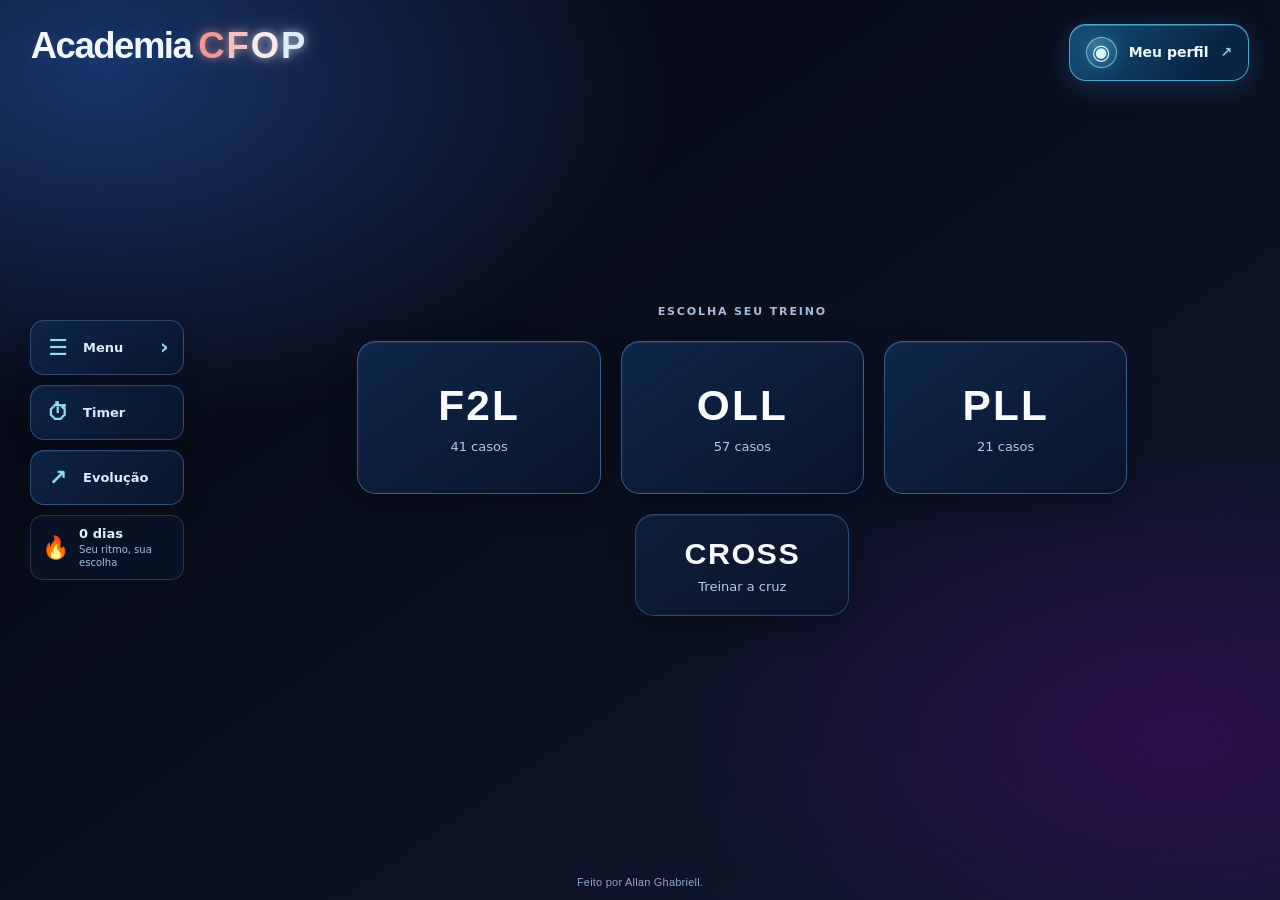
==== index.html @ e843bda1 "chore(notices): refresh sender identity on all academy pages" ====
<!doctype html>
<html lang="pt-BR">
<head>
  <meta charset="utf-8" />
  <meta name="viewport" content="width=device-width, initial-scale=1, viewport-fit=cover" />
  <title>Academia CFOP</title>
  <link rel="stylesheet" href="assets/css/global.css?v=20260313k">
<link rel="stylesheet" href="assets/css/cursor-glow.css?v=1">
<link rel="stylesheet" href="assets/css/academy.css?v=20261030-1">
<link rel="stylesheet" href="assets/css/home-layout.css?v=20261031-mobile-logo-3">
</head>
<body class="academy-home">
  <header class="academy-home-header">
    <button class="academy-home-brand" type="button" aria-label="Academia CFOP — pulsar as cores" title="Clique para mudar as cores">
      <span class="academy-brand-name">Academia <span class="academy-brand-cpof" aria-label="C F O P"><span>C</span><span>F</span><span>O</span><span>P</span></span></span>
    </button>
    <a class="academy-home-profile" href="studio.html?page=profile" aria-label="Abrir meu perfil"><span class="academy-profile-orbit" aria-hidden="true">◉</span><span class="academy-profile-label">Meu perfil</span><span class="academy-profile-arrow" aria-hidden="true">↗</span></a>
  </header>
  <aside class="academy-home-sidebar" aria-label="Atalhos da Academia CFOP">
    <nav class="academy-home-rail" aria-label="Navegação secundária">
      <div class="academy-utility"><details>
        <summary class="academy-rail-link" aria-label="Abrir menu de ferramentas"><span class="academy-rail-icon" aria-hidden="true">☰</span><span>Menu</span></summary>
        <nav class="academy-side-menu" aria-label="Mais ferramentas">
          <span class="academy-side-menu-title">MAIS FERRAMENTAS</span>
          <a href="studio.html?page=learn">Aprender</a>
          <a href="studio.html?page=plan">Plano de treino</a>
          <a href="studio.html?page=drills">Habilidades</a>
          <a href="studio.html?page=library">Biblioteca de casos</a>
        </nav>
      </details></div>
      <a class="academy-rail-link" href="scramble.html" aria-label="Abrir embaralhamento e cronômetro"><span class="academy-rail-icon" aria-hidden="true">⏱</span><span>Timer</span></a>
      <a class="academy-rail-link" href="studio.html?page=dashboard"><span class="academy-rail-icon" aria-hidden="true">↗</span><span>Evolução</span></a>
      <a href="studio.html?page=dashboard" class="academy-home-streak" id="academy-home-streak" aria-label="Ver sequência e evolução">
        <span class="academy-streak-flame" aria-hidden="true">🔥</span>
        <span class="academy-streak-content"><strong id="academy-home-streak-number">0 dias</strong><small id="academy-home-streak-help">Comece sua sequência</small></span>
      </a>
    </nav>
  </aside>
  <main class="academy-home-main">
    <section class="academy-stage-selection" aria-label="Escolha o treinamento">
      <p class="academy-stage-eyebrow">ESCOLHA SEU TREINO</p>
      <nav class="home-actions" aria-label="Etapas de treinamento">
        <a href="f2l.html" class="card primary academy-stage academy-stage-f2l"><span class="academy-stage-name">F2L</span><span class="stage-subtitle">41 casos</span></a>
        <a href="oll.html" class="card primary academy-stage academy-stage-oll"><span class="academy-stage-name">OLL</span><span class="stage-subtitle">57 casos</span></a>
        <a href="pll.html" class="card primary academy-stage academy-stage-pll"><span class="academy-stage-name">PLL</span><span class="stage-subtitle">21 casos</span></a>
        <a href="cross.html" class="card primary academy-stage academy-stage-cross"><span class="academy-stage-name">CROSS</span><span class="stage-subtitle">Treinar a cruz</span></a>
      </nav>
    </section>
  </main>
  <footer class="site-footer">Feito por Allan Ghabriell.</footer>
  <script src="assets/js/main.js?v=20260311b" defer></script>
  <script src="assets/js/home-activity.js?v=20261030-7" defer></script>
  <script src="assets/js/home-mobile-menu.js?v=20261031-1" defer></script>
  <script src="assets/js/home-identity.js?v=20261031-pulse-1" defer></script>
<script src="assets/js/home-touch-glide.js?v=20261031-2" defer></script>
<script src="v2/cursor-glow.js?v=20261030-27" defer></script>
<script type="module" src="assets/js/notice-banner.js?v=20261031-admin-notify-1"></script>
</body>
</html>
---- assets/css/global.css ----
:root{
  --bg-main:#05070f;
  --bg-alt:#0f1830;
  --panel-glass:rgba(7, 13, 28, 0.52);
  --text-main:#f8fbff;
  --text-muted:#aeb9d9;
  --line-soft:rgba(145, 184, 255, 0.28);
  --line-strong:rgba(77, 195, 255, 0.62);
  --neon-blue:#00d4ff;
  --neon-cyan:#78fff5;
  --neon-pink:#ff4ddf;
  --accent-red:#c41e3a;
  --accent-blue:#0a6cf1;
  --accent-white:#ffffff;
  --accent-orange:#ff6a00;
  --accent-green:#008a3b;
  --accent-yellow:#ffd200;
  --radius:16px;
  --max-width:920px;
  --bg-radial-a:#18346a;
  --bg-radial-b:#2c0f4b;
  --bg-linear-a:#05070f;
  --bg-linear-b:#0f1830;
  --font-size-base:1rem;
  --font-size-button:1.04rem;
  --font-size-panel-title:1.1rem;
  --font-weight-body:500;
  --font-weight-strong:700;
  --line-height-base:1.5;
}

*{box-sizing:border-box}
[hidden]{display:none !important}
html,body{
  height:100%;
  margin:0;
  padding:0;
  overflow-x:hidden;
  font-family:"Poppins","Montserrat","Trebuchet MS",sans-serif;
  background:
    radial-gradient(1100px 680px at 8% 8%, var(--bg-radial-a) 0%, transparent 52%),
    radial-gradient(900px 520px at 92% 82%, var(--bg-radial-b) 0%, transparent 55%),
    linear-gradient(145deg, var(--bg-linear-a) 0%, var(--bg-linear-b) 100%);
  color:var(--text-main);
  -webkit-font-smoothing:antialiased;
  text-rendering:optimizeLegibility;
  font-size:var(--font-size-base);
  line-height:var(--line-height-base);
}
a{color:inherit}

body[data-set]{
  overflow:hidden;
}

@media (min-width:701px){
  body[data-set] .f2l-container{
    padding-bottom:calc(28px + env(safe-area-inset-bottom));
    overflow-y:auto;
    scrollbar-width:none;
  }
  body[data-set] .f2l-container::-webkit-scrollbar{
    width:0;
    height:0;
  }
}

.centered-page{
  min-height:100vh;
  display:flex;
  flex-direction:column;
  align-items:center;
  justify-content:center;
  padding:24px clamp(16px, 4vw, 28px) 76px;
  gap:20px;
}

.home-page{
  justify-content:center;
}

.hero-panel{
  width:min(760px, 100%);
  border:1px solid var(--line-soft);
  border-radius:24px;
  background:linear-gradient(145deg, rgba(13, 24, 48, 0.82), rgba(11, 17, 35, 0.6));
  box-shadow:
    inset 0 1px 0 rgba(255, 255, 255, 0.07),
    0 14px 44px rgba(0, 0, 0, 0.35);
  padding:clamp(18px, 5vw, 34px);
  display:flex;
  flex-direction:column;
  align-items:center;
  gap:16px;
  backdrop-filter:blur(8px);
}

h1{
  margin:0;
  font-weight:800;
  letter-spacing:0.02em;
  font-size:clamp(1.95rem, 5vw, 3.2rem);
  text-align:center;
}

#title-cpof .cpof-letter{
  display:inline-block;
  padding:0 clamp(3px, 0.9vw, 7px);
  transition:color .32s ease, text-shadow .32s ease, transform .26s ease;
}

.hint{
  margin:0;
  color:var(--text-muted);
  text-align:center;
  font-size:clamp(0.95rem, 2.8vw, 1.06rem);
  line-height:1.52;
}

.home-actions{
  display:grid;
  grid-template-columns:repeat(3, minmax(0, 1fr));
  width:100%;
  gap:12px;
  margin-top:6px;
}

.card{
  position:relative;
  overflow:hidden;
  width:100%;
  min-height:64px;
  padding:12px 16px;
  border-radius:14px;
  border:1px solid rgba(115, 205, 255, 0.55);
  background:linear-gradient(165deg, rgba(11, 27, 53, 0.46), rgba(14, 23, 47, 0.14));
  color:var(--text-main);
  font-weight:700;
  font-size:1rem;
  box-shadow:
    0 0 0 1px rgba(10, 120, 255, 0.12),
    0 10px 24px rgba(0, 0, 0, 0.26);
  cursor:pointer;
  transition:
    transform .2s ease,
    box-shadow .26s ease,
    border-color .26s ease,
    background .26s ease,
    color .2s ease;
  -webkit-tap-highlight-color:transparent;
}

.card::before{
  content:"";
  position:absolute;
  inset:-40% auto auto -25%;
  width:80%;
  height:200%;
  transform:rotate(28deg);
  background:linear-gradient(90deg, transparent, rgba(153, 255, 249, 0.35), transparent);
  opacity:0;
  transition:opacity .2s ease;
}

.card:hover,
.card:focus-visible{
  transform:translateY(-3px) scale(1.01);
  border-color:var(--line-strong);
  box-shadow:
    0 0 18px rgba(0, 212, 255, 0.33),
    0 0 42px rgba(255, 77, 223, 0.18),
    0 14px 30px rgba(0, 0, 0, 0.34);
  outline:none;
}

.card:hover::before,
.card:focus-visible::before{
  opacity:1;
}

.card:active{
  transform:scale(0.97);
  border-color:var(--neon-cyan);
  box-shadow:
    0 0 22px rgba(120, 255, 245, 0.58),
    0 0 34px rgba(0, 212, 255, 0.44);
}

.card.primary{
  background:linear-gradient(165deg, rgba(9, 34, 68, 0.6), rgba(16, 33, 66, 0.22));
}

.card.disabled{
  opacity:0.72;
}

.card.disabled:active{
  transform:scale(0.98);
}

.card small{
  display:block;
  margin-top:2px;
  font-size:0.76rem;
  color:rgba(223, 236, 255, 0.88);
}

.site-footer{
  position:fixed;
  left:0;
  right:0;
  bottom:0;
  text-align:center;
  padding:12px 18px calc(12px + env(safe-area-inset-bottom));
  color:#deebff;
  background:linear-gradient(180deg, rgba(6, 11, 23, 0), rgba(5, 10, 22, 0.9) 52%);
  font-size:0.93rem;
  letter-spacing:0.02em;
}

.topbar{
  position:fixed;
  top:10px;
  left:10px;
  right:10px;
  display:flex;
  justify-content:space-between;
  align-items:center;
  padding:8px;
  z-index:5000;
}

.icon-btn{
  pointer-events:auto;
  touch-action:manipulation;
  background:transparent;
  border:1px solid rgba(255, 255, 255, 0.22);
  font-size:var(--font-size-button);
  font-weight:var(--font-weight-strong);
  padding:8px;
  border-radius:10px;
  cursor:pointer;
  color:var(--text-main);
  transition:
    transform .18s ease,
    box-shadow .2s ease,
    border-color .2s ease,
    background .2s ease;
}

.icon-btn:hover,
.icon-btn:focus-visible{
  border-color:rgba(120, 255, 245, 0.75);
  background:rgba(14, 28, 52, 0.55);
  box-shadow:
    0 0 16px rgba(0, 212, 255, 0.28),
    0 0 30px rgba(120, 255, 245, 0.18);
  transform:translateY(-1px);
  outline:none;
}

.header-right{
  display:flex;
  gap:8px;
  align-items:center;
}

.f2l-container{
  height:100dvh;
  min-height:100dvh;
  display:flex;
  align-items:center;
  justify-content:center;
  padding:
    calc(70px + env(safe-area-inset-top))
    16px
    calc(16px + env(safe-area-inset-bottom));
  gap:20px;
  max-width:var(--max-width);
  margin:0 auto;
  position:relative;
}

.image-area{
  display:flex;
  flex-direction:column;
  align-items:center;
  gap:12px;
  width:100%;
  max-width:740px;
  position:relative;
}

@media (min-width:701px){
  body[data-set] .f2l-container{
    align-items:stretch;
  }

  body[data-set] .image-area{
    height:100%;
    min-height:0;
  }

  .case-stage{
    width:100%;
    display:flex;
    flex-direction:column;
    align-items:center;
    gap:12px;
    flex:1;
    min-height:0;
  }

  body[data-set] .img-wrap{
    flex:1;
    min-height:0;
  }

  body[data-set] .img-wrap img{
    max-height:min(62vh, 100%);
  }
}

.img-wrap{
  width:100%;
  display:flex;
  align-items:center;
  justify-content:center;
  padding:8px;
  background:var(--panel-glass);
  border-radius:12px;
  border:1px solid var(--line-soft);
}

.img-wrap img{
  max-width:92vw;
  max-height:62vh;
  width:auto;
  height:auto;
  object-fit:contain;
  border-radius:8px;
}

.controls-row{
  display:flex;
  gap:10px;
  flex-wrap:wrap;
  justify-content:center;
}

.big-btn{
  padding:12px 18px;
  border-radius:10px;
  border:1px solid var(--line-soft);
  background:var(--panel-glass);
  color:var(--text-main);
  font-size:var(--font-size-button);
  font-weight:var(--font-weight-strong);
  cursor:pointer;
  transition:transform .16s ease, box-shadow .16s ease, border-color .16s ease;
  touch-action:manipulation;
}

.big-btn:hover{
  transform:translateY(-3px);
  box-shadow:0 0 18px rgba(0, 212, 255, 0.28);
}

.big-btn:active{
  transform:scale(0.98);
}

.big-btn.secondary{
  background:transparent;
  border:1px solid var(--line-soft);
}

.cases-remaining{
  position:fixed;
  top:80px;
  right:18px;
  z-index:2400;
  background:var(--panel-glass);
  padding:8px 12px;
  border-radius:10px;
  border:1px solid var(--line-soft);
  box-shadow:0 8px 20px rgba(0, 0, 0, 0.25);
  font-size:0.95rem;
  font-weight:var(--font-weight-strong);
  color:var(--text-main);
}

.competitive-breakdown{
  margin-top:6px;
  display:flex;
  flex-direction:column;
  gap:2px;
  font-size:0.82rem;
  color:var(--text-muted);
  font-weight:600;
}

.menu-panel{
  position:fixed;
  right:12px;
  top:56px;
  width:420px;
  max-width:90vw;
  max-height:82vh;
  overflow:auto;
  background:linear-gradient(145deg, rgba(10, 20, 38, 0.96), rgba(8, 15, 31, 0.88));
  border-radius:12px;
  padding:12px;
  border:1px solid var(--line-soft);
  box-shadow:0 18px 44px rgba(0, 0, 0, 0.38);
  display:none;
  z-index:5200;
}

.menu-panel[aria-hidden="false"]{display:block}

.panel-close{
  border:0;
  background:transparent;
  font-size:18px;
  cursor:pointer;
  color:var(--text-main);
}

.panel-section{padding:8px 4px}

.panel-section h3{
  margin:0 0 8px;
  font-size:1rem;
}

.panel-section p{
  margin:0 0 10px;
  color:var(--text-muted);
  line-height:1.4;
  font-size:0.9rem;
}

.modal-actions{
  display:flex;
  gap:8px;
  justify-content:flex-end;
  margin-top:10px;
}

.btn{
  padding:8px 12px;
  border-radius:8px;
  border:1px solid var(--line-soft);
  background:var(--panel-glass);
  color:var(--text-main);
  cursor:pointer;
  font-size:0.92rem;
  font-weight:var(--font-weight-strong);
  touch-action:manipulation;
}

.btn.ghost{
  background:transparent;
  border:1px solid var(--line-soft);
  color:var(--text-main);
}

.exclusion-gallery-wrap{
  margin-top:10px;
  display:flex;
  flex-direction:column;
  gap:10px;
}

.exclusion-gallery{
  max-height:min(46vh, 420px);
  overflow:auto;
  border:1px solid rgba(132, 190, 255, 0.25);
  border-radius:12px;
  padding:8px;
  display:grid;
  grid-template-columns:repeat(2, minmax(0, 1fr));
  gap:8px;
  background:rgba(7, 15, 31, 0.46);
}

.exclude-card{
  border:1px solid rgba(120, 198, 255, 0.32);
  border-radius:10px;
  background:rgba(13, 30, 56, 0.5);
  color:var(--text-main);
  padding:6px;
  cursor:pointer;
  text-align:left;
  display:flex;
  flex-direction:column;
  gap:4px;
  transition:border-color .2s ease, box-shadow .2s ease, transform .18s ease;
}

.exclude-card img{
  width:100%;
  height:74px;
  object-fit:contain;
  border-radius:7px;
  background:rgba(4, 10, 20, 0.55);
}

.exclude-card:hover,
.exclude-card:focus-visible{
  border-color:rgba(117, 255, 230, 0.88);
  box-shadow:0 0 14px rgba(0, 212, 255, 0.24);
  transform:translateY(-2px);
  outline:none;
}

.exclude-card.is-excluded{
  border-color:rgba(255, 77, 223, 0.85);
  box-shadow:0 0 16px rgba(255, 77, 223, 0.28);
}

.exclude-case-id{
  font-size:0.8rem;
  color:rgba(231, 241, 255, 0.95);
}

.exclude-case-action{
  font-size:0.74rem;
  color:rgba(150, 245, 245, 0.92);
  font-weight:700;
}

.exclude-card.is-excluded .exclude-case-action{
  color:rgba(255, 184, 242, 0.96);
}

.exclusion-loading{
  color:var(--text-muted);
  font-size:0.82rem;
}

.kbd-help{
  margin-top:10px;
  font-size:0.9rem;
  line-height:1.45;
  color:var(--text-muted);
}

.keyboard-shortcuts-expand{
  width:100%;
  display:flex;
  align-items:center;
  justify-content:space-between;
  gap:10px;
}

.keyboard-chev{
  font-size:1rem;
  opacity:0.9;
  transition:transform .18s ease;
}

.keyboard-shortcuts-expand[aria-expanded="true"] .keyboard-chev{
  transform:rotate(180deg);
}

.keyboard-shortcuts-panel{
  margin-top:10px;
  border:1px solid rgba(118, 210, 255, 0.18);
  border-radius:12px;
  padding:10px;
  background:rgba(7, 14, 26, 0.35);
}

.keyboard-shortcuts-list{
  display:flex;
  flex-direction:column;
  gap:10px;
}

.keyboard-shortcuts-actions{
  display:flex;
  justify-content:flex-end;
  margin-top:10px;
}

.kbd-row{
  display:flex;
  align-items:center;
  justify-content:space-between;
  gap:10px;
  flex-wrap:wrap;
}

.kbd-row-label{
  font-size:0.88rem;
  color:#d7ebff;
  font-weight:800;
}

.kbd-row-keys{
  display:flex;
  align-items:center;
  justify-content:flex-end;
  gap:8px;
  flex-wrap:wrap;
}

.key-chip{
  display:inline-flex;
  align-items:center;
  justify-content:center;
  gap:6px;
  padding:6px 10px;
  border-radius:10px;
  border:1px solid rgba(118, 210, 255, 0.24);
  background:rgba(13, 26, 48, 0.4);
  font-size:0.86rem;
  font-weight:800;
  color:#eef7ff;
  min-height:32px;
}

.keybind-field{
  cursor:pointer;
  touch-action:manipulation;
}

.keybind-field.is-capturing{
  border-color:rgba(120, 255, 245, 0.9);
  box-shadow:0 0 14px rgba(0, 212, 255, 0.22);
}

.keybind-field.is-conflict{
  border-color:rgba(255, 84, 84, 0.85);
  box-shadow:0 0 18px rgba(255, 84, 84, 0.16);
  color:#ffdcdc;
}

.switch{
  position:relative;
  display:inline-block;
  width:46px;
  height:26px;
}

.switch input{display:none}

.switch-slider{
  position:absolute;
  cursor:pointer;
  inset:0;
  background:rgba(180, 194, 228, 0.2);
  border-radius:26px;
}

.switch-slider:before{
  content:"";
  position:absolute;
  width:18px;
  height:18px;
  background:#fff;
  border-radius:50%;
  top:4px;
  left:4px;
  transition:all .2s;
}

.switch input:checked + .switch-slider{
  background:linear-gradient(90deg, var(--accent-green), var(--accent-blue));
}

.switch input:checked + .switch-slider:before{
  transform:translateX(20px);
}

.timer-floating{
  background:transparent;
  padding:0;
  margin-top:8px;
}

.timer-controls{
  display:flex;
  gap:6px;
  margin-top:8px;
}

.small-btn{
  padding:6px 8px;
  border-radius:8px;
  border:1px solid var(--line-soft);
  background:rgba(14, 30, 54, 0.65);
  color:var(--text-main);
  cursor:pointer;
  font-size:0.88rem;
  font-weight:var(--font-weight-strong);
  touch-action:manipulation;
}

.small-btn.ghost{
  background:transparent;
  border:1px solid rgba(118, 210, 255, 0.22);
  color:rgba(223, 236, 255, 0.92);
}

.toast{
  position:fixed;
  left:50%;
  transform:translateX(-50%);
  bottom:28px;
  background:#061122;
  color:#fff;
  padding:10px 14px;
  border-radius:12px;
  border:1px solid rgba(122, 218, 255, 0.35);
  z-index:9999;
  box-shadow:0 0 20px rgba(0, 212, 255, 0.24);
}
.toast.toast-xp{
  left:auto;right:16px;bottom:max(16px,env(safe-area-inset-bottom));
  transform:none;font-size:12px;font-weight:750;letter-spacing:.02em;
  padding:7px 11px;border-radius:10px;background:#0a2231ed;
  box-shadow:0 7px 23px #0005;border:1px solid #7bc4c35a;
  pointer-events:none;
}
.toast.toast-entering{animation:cpof-toast-in .30s ease both}
.toast.toast-leaving{animation:cpof-toast-out .42s ease both;pointer-events:none}
@keyframes cpof-toast-in{from{opacity:0;translate:0 9px}to{opacity:1;translate:0 0}}
@keyframes cpof-toast-out{from{opacity:1;translate:0 0}to{opacity:0;translate:0 7px}}
@media(prefers-reduced-motion:reduce){.toast.toast-entering,.toast.toast-leaving{animation:none}}


body{
  transition:background 1.35s cubic-bezier(0.22, 1, 0.36, 1);
}

:root{
  --case-scale:1;
  --btn-scale:1;
}

.img-wrap{
  position:relative;
  min-height:clamp(320px, 58vh, 620px);
  overflow:hidden;
}

.img-wrap img{
  max-width:calc(92vw * var(--case-scale));
  max-height:calc(58vh * var(--case-scale));
  display:block;
}

.big-btn{
  font-size:calc(1rem * var(--btn-scale));
  padding:calc(12px * var(--btn-scale)) calc(18px * var(--btn-scale));
}

.has-tooltip{
  position:relative;
}

.has-tooltip::after{
  content:attr(data-tooltip);
  position:absolute;
  left:50%;
  top:calc(100% + 8px);
  transform:translateX(-50%);
  white-space:nowrap;
  font-size:0.76rem;
  padding:6px 8px;
  border-radius:8px;
  color:#e9f5ff;
  background:rgba(5, 12, 22, 0.95);
  border:1px solid rgba(111, 201, 255, 0.32);
  opacity:0;
  pointer-events:none;
  transition:opacity .25s ease;
  transition-delay:2s;
  z-index:90;
}

.has-tooltip:hover::after{
  opacity:1;
}

.session-timer-bar{
  position:relative;
  z-index:220;
  width:min(760px, 100%);
  display:flex;
  justify-content:space-between;
  align-items:center;
  gap:10px;
  border:1px solid rgba(118, 210, 255, 0.3);
  background:rgba(8, 16, 34, 0.66);
  border-radius:12px;
  padding:8px 12px;
}

.session-timer-bar.timer-content-hidden{
  justify-content:flex-end;
}

.session-timer-bar.timer-content-hidden .session-timer-main{
  display:none;
}

.session-timer-main{
  display:flex;
  align-items:center;
  gap:10px;
}

.timer-label{
  font-size:0.95rem;
  color:var(--text-muted);
}

.timer-visibility-wrap{
  position:relative;
  z-index:4500;
}

.small-icon-btn{
  border:1px solid rgba(118, 210, 255, 0.35);
  background:rgba(13, 26, 48, 0.66);
  color:#e8f5ff;
  border-radius:8px;
  padding:6px 8px;
  cursor:pointer;
}

.timer-visibility-menu{
  position:absolute;
  top:calc(100% + 6px);
  right:0;
  display:none;
  gap:6px;
  padding:8px;
  border-radius:10px;
  border:1px solid rgba(118, 210, 255, 0.25);
  background:rgba(8, 16, 34, 0.95);
  z-index:4600;
}

.timer-visibility-wrap:hover .timer-visibility-menu{
  display:flex;
}

.case-timer-bar{
  width:min(760px, 100%);
  border:1px solid rgba(118, 210, 255, 0.3);
  background:rgba(8, 16, 34, 0.66);
  border-radius:12px;
  padding:8px 12px;
}

.case-moves{
  position:relative;
  z-index:210;
  width:min(760px, 100%);
  border:1px solid rgba(118, 210, 255, 0.3);
  background:rgba(8, 16, 34, 0.66);
  border-radius:12px;
  padding:8px 12px;
}

.case-moves-head{
  display:flex;
  align-items:center;
  justify-content:space-between;
  gap:10px;
}

.case-moves-title{
  font-size:0.95rem;
  color:var(--text-muted);
  font-weight:700;
}

.case-moves-body{
  margin-top:10px;
  display:flex;
  flex-direction:column;
  gap:8px;
}

.case-moves-meta{
  font-size:0.9rem;
  color:#d9ebff;
  font-weight:700;
}

.case-moves-text{
  display:block;
  padding:10px;
  border-radius:10px;
  border:1px solid rgba(118, 210, 255, 0.22);
  background:rgba(7, 14, 26, 0.55);
  color:#eff7ff;
  white-space:pre-wrap;
  word-break:break-word;
  font-size:0.95rem;
  line-height:1.45;
  font-family:ui-monospace, SFMono-Regular, Menlo, Monaco, Consolas, "Liberation Mono", "Courier New", monospace;
}

.case-moves-setup-wrap{
  margin-top:8px;
  padding-top:8px;
  border-top:1px dashed rgba(118, 210, 255, 0.18);
}

.case-moves-setup-label{
  font-size:0.82rem;
  font-weight:800;
  color:rgba(150, 245, 245, 0.92);
  margin-bottom:6px;
}

.case-moves-setup-text{
  display:block;
  padding:8px 10px;
  border-radius:10px;
  border:1px solid rgba(118, 210, 255, 0.16);
  background:rgba(7, 14, 26, 0.35);
  color:rgba(223, 236, 255, 0.88);
  white-space:pre-wrap;
  word-break:break-word;
  font-size:0.84rem;
  line-height:1.45;
  font-family:ui-monospace, SFMono-Regular, Menlo, Monaco, Consolas, "Liberation Mono", "Courier New", monospace;
}

.case-moves-toggle-on{
  border-color:rgba(120, 255, 245, 0.75);
  box-shadow:0 0 14px rgba(0, 212, 255, 0.25);
}

.case-mask{
  position:absolute;
  inset:8px;
  border-radius:10px;
  border:1px solid rgba(125, 206, 255, 0.4);
  background:
    radial-gradient(220px 180px at var(--mx, 50%) var(--my, 50%), rgba(0, 212, 255, 0.14), transparent 70%),
    linear-gradient(145deg, rgba(4, 8, 18, 0.96), rgba(9, 17, 31, 0.95));
  display:flex;
  flex-direction:column;
  align-items:center;
  justify-content:center;
  gap:12px;
  text-align:center;
  padding:clamp(14px, 3.5vw, 24px);
  overflow:auto;
}

.case-mask-question{
  width:76px;
  height:76px;
  border-radius:12px;
  display:flex;
  align-items:center;
  justify-content:center;
  font-size:2.2rem;
  font-weight:800;
  color:#d9f6ff;
  border:1px solid rgba(125, 206, 255, 0.46);
  box-shadow:0 0 20px rgba(0, 212, 255, 0.25);
}

.case-setup{
  width:min(560px, 100%);
  display:flex;
  flex-direction:column;
  gap:8px;
}

.case-setup-label{
  font-size:0.9rem;
  color:var(--text-muted);
  font-weight:800;
}

.case-setup-text{
  display:block;
  padding:10px;
  border-radius:10px;
  border:1px solid rgba(118, 210, 255, 0.22);
  background:rgba(7, 14, 26, 0.55);
  color:#eff7ff;
  white-space:pre-wrap;
  word-break:break-word;
  font-size:0.95rem;
  line-height:1.45;
  font-family:ui-monospace, SFMono-Regular, Menlo, Monaco, Consolas, "Liberation Mono", "Courier New", monospace;
}

.last-case-info{
  font-size:0.95rem;
  line-height:1.45;
  color:#d9ebff;
}

.final-screen{
  position:absolute;
  inset:8px;
  border-radius:10px;
  border:1px solid rgba(118, 210, 255, 0.34);
  background:linear-gradient(145deg, rgba(8, 20, 40, 0.96), rgba(9, 17, 31, 0.93));
  display:flex;
  flex-direction:column;
  align-items:center;
  justify-content:center;
  gap:12px;
  padding:clamp(14px, 3.5vw, 24px);
  text-align:center;
  overflow:auto;
}

.final-screen h2{
  margin:0;
  font-size:1.45rem;
  font-weight:800;
}

.final-time-line{
  margin:0;
  color:var(--text-muted);
}

.settings-head{
  display:flex;
  align-items:center;
  justify-content:space-between;
  gap:10px;
  margin-bottom:8px;
}

.settings-head h2{
  margin:0;
  font-size:var(--font-size-panel-title);
  font-weight:800;
}

.settings-card{
  border:1px solid rgba(118, 210, 255, 0.22);
  background:rgba(8, 17, 35, 0.55);
  border-radius:12px;
  padding:10px;
  margin-bottom:10px;
}

.line-setting{
  display:flex;
  justify-content:space-between;
  align-items:center;
  gap:10px;
  margin-bottom:10px;
}

.line-setting span{
  font-size:0.95rem;
  color:#d7ebff;
  font-weight:var(--font-weight-body);
}

.range-group,
.field-group{
  display:flex;
  flex-direction:column;
  gap:6px;
  margin-bottom:10px;
}

.range-group span,
.field-group span{
  font-size:0.9rem;
  color:var(--text-muted);
}

.field-group input{
  border-radius:8px;
  border:1px solid rgba(118, 210, 255, 0.26);
  background:rgba(7, 14, 26, 0.7);
  color:#eff7ff;
  padding:8px;
}

.range-group input[type="range"]{
  accent-color:#59d7ff;
}

.btn.danger{
  border-color:rgba(255, 84, 84, 0.5);
  color:#ffdcdc;
  background:rgba(59, 9, 17, 0.45);
}

@media (max-width:900px){
  .f2l-container{
    padding:
      calc(64px + env(safe-area-inset-top))
      12px
      calc(12px + env(safe-area-inset-bottom));
  }
  .img-wrap{min-height:clamp(260px, 50vh, 500px)}
  .img-wrap img{max-height:50vh}
  .menu-panel{right:8px;top:56px;width:92vw}
  .session-timer-bar,
  .case-timer-bar{
    width:100%;
  }
}

@media (max-width:700px){
  .home-actions{
    grid-template-columns:1fr;
    gap:10px;
  }

  .card{
    min-height:60px;
    font-size:1.02rem;
  }

  .centered-page{
    justify-content:flex-start;
    padding-top:max(22px, env(safe-area-inset-top));
  }

  .topbar{
    top:max(6px, env(safe-area-inset-top));
    left:8px;
    right:8px;
    padding:6px;
  }

  .icon-btn{
    font-size:1.05rem;
    padding:8px 10px;
  }

  .f2l-container{
    align-items:stretch;
    justify-content:flex-start;
    gap:10px;
    padding:
      calc(56px + env(safe-area-inset-top))
      10px
      calc(12px + env(safe-area-inset-bottom));
  }

  .image-area{
    flex:1;
    width:100%;
    gap:10px;
  }

  .session-timer-bar{order:0}
  .case-timer-bar{order:1}
  .case-stage{
    order:2;
    flex:1;
    width:100%;
    display:flex;
    flex-direction:column;
    align-items:center;
    justify-content:center;
  }
  .controls-row{margin-top:10px}

  .img-wrap{
    flex:0 0 auto;
    min-height:unset;
    padding:3px;
  }

  .img-wrap.show-mask{
    min-height:clamp(320px, 55vh, 520px);
  }

  .img-wrap img{
    max-width:100%;
    max-height:calc(38vh * var(--case-scale));
  }

  .controls-row{
    width:100%;
    display:grid;
    grid-template-columns:1fr 1fr;
    gap:8px;
  }

  .controls-row.single-next{
    grid-template-columns:minmax(180px, 320px);
    justify-content:center;
  }

  #skip-case-btn{
    grid-column:1 / -1;
    justify-self:center;
    width:min(260px, 100%);
  }

  .big-btn{
    width:100%;
    padding:10px 12px;
    font-size:calc(0.96rem * var(--btn-scale));
  }

  .exclusion-gallery{
    grid-template-columns:repeat(2, minmax(0, 1fr));
    max-height:42vh;
  }

  .cases-remaining{
    position:absolute;
    top:0;
    right:0;
    width:auto;
    max-width:min(320px, 72vw);
    padding:4px 8px;
    font-size:0.78rem;
  }

  .menu-panel{
    top:50px;
    right:6px;
    width:calc(100vw - 12px);
    max-width:calc(100vw - 12px);
    max-height:calc(100dvh - 60px - env(safe-area-inset-bottom));
    padding:8px;
    border-radius:10px;
  }

  .settings-card{
    padding:8px;
    margin-bottom:8px;
  }

  .settings-card h3{
    margin:0 0 6px;
    font-size:0.96rem;
  }

  .settings-card p,
  .kbd-help,
  .line-setting span,
  .range-group span,
  .field-group span{
    font-size:0.82rem;
  }

  .btn,
  .small-btn{
    padding:7px 8px;
    font-size:0.82rem;
  }

  .settings-head h2{
    font-size:0.96rem;
  }
}

@media (hover:none), (pointer:coarse){
  .home-page{
    justify-content:center;
  }

  .centered-page.home-page{
    min-height:100dvh;
    padding:
      max(16px, env(safe-area-inset-top))
      12px
      calc(78px + env(safe-area-inset-bottom));
    gap:12px;
    justify-content:center;
  }

  .hero-panel{
    width:100%;
    max-width:100%;
    padding:14px 12px;
    gap:12px;
  }

  .home-actions{
    grid-template-columns:1fr;
    gap:8px;
  }

  .home-actions .card{
    min-height:56px;
    font-size:1rem;
    padding:11px 12px;
  }

  .site-footer{
    font-size:0.84rem;
    padding:10px 12px calc(10px + env(safe-area-inset-bottom));
  }

  .has-tooltip::after{
    content:none !important;
    display:none !important;
  }

  .has-tooltip:hover::after{
    opacity:0;
  }

  .card:hover{
    transform:none;
    box-shadow:
      0 0 0 1px rgba(10, 120, 255, 0.12),
      0 10px 24px rgba(0, 0, 0, 0.26);
  }

  .card:hover::before{
    opacity:0;
  }

  .icon-btn:hover,
  .big-btn:hover,
  .btn:hover,
  .small-btn:hover,
  .exclude-card:hover{
    transform:none;
    box-shadow:none;
  }

  .icon-btn:active,
  .big-btn:active,
  .btn:active,
  .small-btn:active,
  .exclude-card:active{
    transform:scale(0.98);
    box-shadow:0 0 14px rgba(0, 212, 255, 0.22);
    border-color:rgba(120, 255, 245, 0.72);
  }
}

.hidden{display:none}
---- assets/css/cursor-glow.css ----
/* Pointer-only ambient glow; no impact on interactions. */
body{isolation:isolate}
.cfop-cursor-glow{position:fixed;top:0;left:0;width:155px;height:155px;border-radius:50%;pointer-events:none;z-index:0;opacity:0;transform:translate3d(-400px,-400px,0);background:radial-gradient(circle,rgba(155,111,255,.25) 0%,rgba(116,73,214,.14) 40%,rgba(92,59,175,0) 73%);filter:blur(22px);will-change:transform;transition:opacity .3s ease}
.cfop-cursor-glow.is-active{opacity:1}
body>main,body>.site-footer{z-index:1}body>.topbar,body>.original-utility-bar{z-index:20}
@media(hover:none),(pointer:coarse),(prefers-reduced-motion:reduce){.cfop-cursor-glow{display:none!important}}
---- assets/css/academy.css ----
/* Academia CPOF — unified original-inspired responsive design system.
   Presentation only: preserve the original PNG trainers and their controls. */
:root{--academy-panel:rgba(10,20,40,.86);--academy-stroke:rgba(143,190,249,.27);--academy-focus:#83e8ff}
html{scroll-padding-top:24px}
body{min-width:0}
button,a,input,select,summary{touch-action:manipulation}
a:focus-visible,button:focus-visible,summary:focus-visible,input:focus-visible,select:focus-visible{outline:2px solid var(--academy-focus);outline-offset:3px}
button,select,input{max-width:100%}
.academy-utility{position:fixed;top:12px;right:clamp(12px,3vw,28px);z-index:5500}
.academy-utility details{position:relative}
.academy-utility summary{display:flex;align-items:center;gap:9px;min-height:44px;padding:10px 16px;background:rgba(8,18,37,.92);border:1px solid var(--academy-stroke);border-radius:13px;list-style:none;cursor:pointer;font:650 13px system-ui,sans-serif;color:#e9f5ff;backdrop-filter:blur(16px)}
.academy-utility summary::-webkit-details-marker{display:none}
.academy-utility summary::after{content:'⌄';font-size:17px;line-height:1;color:#8ddff8}
.academy-utility details[open] summary{border-color:#7fcbf0}
.academy-utility nav{position:absolute;top:calc(100% + 8px);right:0;display:grid;gap:5px;min-width:218px;padding:8px;background:rgba(8,18,37,.97);border:1px solid var(--academy-stroke);border-radius:15px;box-shadow:0 16px 40px #0008}
.academy-utility nav a{display:block;color:#d8e8ff;text-decoration:none;font:600 13px system-ui,sans-serif;padding:13px 14px;border-radius:10px;white-space:nowrap}
.academy-utility nav a:hover{background:rgba(76,132,196,.24)}
body.academy-home .home-page{padding-top:88px;padding-bottom:90px;min-height:100svh}
body.academy-home .hero-panel{max-width:790px;padding:clamp(22px,5vw,42px);gap:18px}
body.academy-home #title-cpof{font-size:clamp(2rem,6vw,3.65rem);line-height:1.18}
body.academy-home .home-actions{grid-template-columns:repeat(2,minmax(0,1fr));gap:13px}
body.academy-home .home-actions .card{min-height:clamp(100px,15vw,145px);display:flex;flex-direction:column;justify-content:center;align-items:center;gap:8px;text-decoration:none;font-size:clamp(1.35rem,3vw,2rem);letter-spacing:.045em}
body.academy-home .home-actions .card .stage-subtitle{font:500 12px system-ui,sans-serif;color:#a9bfdf;letter-spacing:0}
body.academy-home .scramble-entry-link{min-height:44px;text-align:center}
body[data-set] .topbar{gap:12px;align-items:center}
body[data-set] .topbar .icon-btn{min-width:44px;min-height:44px;display:inline-flex;align-items:center;justify-content:center}
body[data-set] .menu-panel{max-height:min(82svh,780px);overscroll-behavior:contain}
body[data-set] .img-wrap img{max-width:100%;object-fit:contain}
body[data-set] .f2l-container{max-width:100%}
body[data-set] .case-stage{max-width:100%}
body[data-set] .case-moves{max-width:100%;overflow-wrap:anywhere}
body[data-set] .topbar a{color:#f2f8ff;text-decoration:none}
body[data-set="cross"] .cross-original-main .card{max-width:100%}
body[data-set="cross"] .cross-original-main .cross-layout{min-width:0}
body[data-set="cross"] .cross-original-main .cross-net{max-width:100%}
body.scramble-body .scramble-header{min-height:62px}
body.scramble-body .scramble-header a{min-width:44px;min-height:44px;display:grid;place-items:center}
body.scramble-body .scramble-bottom-nav button{min-height:50px}
.original-studio-header{min-height:62px}
.original-studio-header .original-back{min-width:44px;min-height:44px;display:grid;place-items:center}
.original-studio-nav{position:relative}
.original-studio-nav button{min-height:44px}
.original-studio-content{overflow-wrap:anywhere}
.original-studio-content .card{min-width:0}
.original-studio-content img{max-width:100%;height:auto}
.original-studio-content table{display:block;max-width:100%;overflow-x:auto}
.original-studio-content .profile-destination-grid button{min-height:68px}
@media(max-width:700px){
 .academy-utility{top:10px;right:12px}
 body.academy-home .hero-panel{width:100%;border-radius:20px}
 body.academy-home .home-page{padding:82px 14px 75px}
 body.academy-home .home-actions{gap:10px}
 body.academy-home .home-actions .card{min-height:108px;padding:13px 8px}
 body[data-set] .topbar{top:8px;left:8px;right:8px}
 body[data-set] .menu-panel{top:62px;left:10px;right:10px;width:auto;max-width:none;max-height:calc(100svh - 82px);border-radius:18px;padding:16px}
 body[data-set] .f2l-container{padding-left:12px;padding-right:12px}
 body[data-set] .image-area{width:100%}
 body[data-set="cross"] .cross-original-main{width:calc(100% - 24px);margin-top:76px}
 body[data-set="cross"] .cross-original-main .cross-layout{grid-template-columns:minmax(0,1fr)}
 .original-studio-header{width:calc(100% - 20px);margin-top:10px}
 .original-studio-content{width:calc(100% - 24px)}
 .original-studio-nav{width:calc(100% - 20px)}
 .original-studio-nav button{flex:1 1 28%;padding:12px 6px}
}
@media(max-width:390px){
 body.academy-home .home-actions .card{min-height:94px;font-size:1.35rem}
 body.academy-home .home-actions .card .stage-subtitle{font-size:11px}
 body.academy-home #title-cpof{font-size:1.95rem}
 .original-studio-header>strong{font-size:15px}
 .original-studio-nav button{font-size:11px}
}
@media(prefers-reduced-motion:reduce){.academy-utility *,body.academy-home .home-actions .card{animation:none!important;transition:none!important}}
---- assets/css/home-layout.css ----
/* Academia CPOF — tela inicial: marca no canto, navegação lateral e treino no centro. */
html:has(body.academy-home){height:100%;overflow:hidden}
body.academy-home{height:100dvh;min-height:0;overflow:hidden;display:flex;flex-direction:column}
.academy-home-header{
  position:relative;z-index:5;flex:0 0 auto;
  width:100%;min-height:clamp(76px,12vh,105px);
  padding:clamp(14px,2.2vw,24px) clamp(16px,2.4vw,36px) 8px;
  display:flex;align-items:flex-start;justify-content:flex-start
}
.academy-home-brand{display:inline-flex;align-items:center;min-width:0;text-decoration:none}
.academy-brand-name{
  display:inline-flex;align-items:baseline;gap:7px;white-space:nowrap;
  color:#f1f7ff;font-weight:850;line-height:1.15;
  font-size:clamp(1.65rem,2.85vw,2.35rem);letter-spacing:-.04em;
  text-shadow:0 2px 22px rgba(99,159,234,.18)
}
.academy-brand-cpof{display:inline-flex;gap:1px;letter-spacing:.025em}
.academy-brand-cpof span{
  display:inline-block;color:#f0f4ff;
  transition:none;will-change:color,text-shadow;
  text-shadow:0 0 9px rgba(245,248,255,.5)
}
.academy-brand-cpof span:nth-child(2){color:#f3d94b}
.academy-brand-cpof span:nth-child(3){color:#44ca83}
.academy-brand-cpof span:nth-child(4){color:#629eed}
/* Coluna independente: nunca descer para baixo dos cards de treino. */
.academy-home-sidebar{
  position:fixed;top:50%;left:clamp(13px,2.35vw,38px);
  transform:translateY(-50%);z-index:5500;
  width:clamp(142px,12vw,174px);
  display:flex;flex-direction:column;gap:13px
}
.academy-home-rail{display:grid;grid-template-columns:minmax(0,1fr);gap:10px}
.academy-rail-link{
  width:100%;min-height:55px;
  display:flex;align-items:center;justify-content:flex-start;gap:12px;
  padding:12px 14px;border-radius:14px;
  color:#dcecff!important;text-decoration:none;
  font:650 13px/1.2 system-ui,sans-serif;white-space:nowrap;
  background:linear-gradient(135deg,rgba(15,40,76,.85),rgba(9,24,49,.78));
  border:1px solid rgba(128,185,244,.31);
  box-shadow:0 8px 21px rgba(0,0,0,.17),inset 0 1px rgba(255,255,255,.055);
  backdrop-filter:blur(12px);
  transition:background .18s linear,border-color .18s linear,transform .18s linear
}
.academy-rail-link:hover,.academy-rail-link:focus-visible{
  border-color:rgba(122,226,245,.75);background:rgba(28,67,110,.9);
  transform:translateX(3px);outline-offset:3px
}
.academy-rail-icon{width:26px;height:26px;display:grid;place-items:center;flex:none;color:#90dcf4;font:700 22px/1 system-ui,sans-serif}
.academy-home-sidebar .academy-utility{position:relative!important;top:auto!important;right:auto!important;left:auto!important;z-index:6000;width:100%}
.academy-home-sidebar .academy-utility details{position:relative}
.academy-home-sidebar .academy-utility summary.academy-rail-link{
  min-width:0;width:100%;min-height:55px;justify-content:flex-start;gap:12px;
  padding:12px 14px;border-radius:14px;list-style:none;cursor:pointer;
  background:linear-gradient(135deg,rgba(15,40,76,.85),rgba(9,24,49,.78));
  border:1px solid rgba(128,185,244,.31);font:650 13px/1.2 system-ui,sans-serif;
  color:#dcecff;box-shadow:0 8px 21px #0003
}
.academy-home-sidebar .academy-utility summary.academy-rail-link::after{content:'›';margin-left:auto;font-size:21px;color:#9ad8eb}
.academy-home-sidebar .academy-utility details[open] summary{border-color:#81d8ef}
.academy-home-sidebar .academy-utility nav.academy-side-menu{
  position:absolute;left:calc(100% + 11px);top:0;right:auto;
  display:grid;gap:5px;min-width:min(264px,calc(100vw - 112px));
  width:max-content;max-width:calc(100vw - 110px);
  padding:10px;border:1px solid rgba(135,193,249,.36);
  border-radius:15px;background:rgba(7,21,43,.98);
  box-shadow:0 20px 48px #0009;backdrop-filter:blur(16px)
}
.academy-side-menu-title{font:750 10px system-ui,sans-serif;letter-spacing:.15em;color:#89b5d7;padding:8px 11px 5px}
.academy-home-sidebar .academy-utility nav.academy-side-menu a{
  white-space:normal;line-height:1.35;padding:12px 13px;font-size:12px;
  border-radius:9px
}
.academy-home-streak{
  display:flex;align-items:center;gap:10px;min-height:61px;
  padding:10px 11px;text-decoration:none;color:#e5f3ff;
  border-radius:13px;border:1px solid rgba(140,184,233,.22);
  background:rgba(9,23,46,.58)
}
.academy-home-streak:hover{border-color:rgba(129,209,241,.65)}
.academy-streak-flame{font-size:22px;flex:none}
.academy-streak-content{display:flex;flex-direction:column;min-width:0;gap:2px}
.academy-streak-content strong{font:750 13px system-ui,sans-serif;white-space:nowrap}
.academy-streak-content small{font:500 10px/1.3 system-ui,sans-serif;color:#a6bedf}
.academy-home-main{
  flex:1;min-height:0;display:flex;align-items:center;justify-content:center;
  width:auto;margin-left:clamp(170px,16vw,230px);
  padding:0 clamp(14px,4vw,40px) clamp(12px,4vh,32px)
}
.academy-stage-selection{
  width:min(770px,100%);display:flex;flex-direction:column;align-items:center;
  gap:clamp(14px,3vh,23px);transform:translateY(-1vh)
}
.academy-stage-eyebrow{margin:0;color:#a6bcdd;font:750 11px system-ui,sans-serif;letter-spacing:.17em;text-align:center}
body.academy-home .home-actions{
  width:100%;display:grid;grid-template-columns:repeat(3,minmax(0,1fr));
  gap:clamp(10px,2vw,20px);align-items:stretch;justify-items:stretch;margin:0
}
body.academy-home .home-actions .academy-stage{
  width:100%;min-width:0;min-height:clamp(108px,17vh,154px);
  padding:15px 9px;border-radius:19px;display:flex;flex-direction:column;
  align-items:center;justify-content:center;gap:8px;
  text-decoration:none;letter-spacing:normal;font-size:inherit;
  background:linear-gradient(145deg,rgba(15,43,78,.88),rgba(10,21,44,.83));
  border:1px solid rgba(135,193,251,.38);
  box-shadow:inset 0 1px #ffffff14,0 10px 28px #0004
}
body.academy-home .home-actions .academy-stage:hover{
  transform:translateY(-4px);border-color:#84d8f6;
  box-shadow:0 10px 34px #1e8ec83d
}
.academy-stage-name{
  font-size:clamp(1.75rem,4.3vw,2.65rem);
  font-weight:800;line-height:1.15;letter-spacing:.05em
}
body.academy-home .home-actions .academy-stage .stage-subtitle{
  font:500 clamp(11px,1.5vw,13px) system-ui,sans-serif;
  color:#b4cae6;letter-spacing:0
}
body.academy-home .home-actions .academy-stage-cross{
  grid-column:2;min-height:clamp(76px,12vh,102px);width:88%;justify-self:center;
  border-color:rgba(135,193,251,.28);
  background:linear-gradient(145deg,rgba(16,35,65,.82),rgba(9,20,40,.79))
}
body.academy-home .academy-stage-cross .academy-stage-name{font-size:clamp(1.35rem,3vw,1.9rem)}
body.academy-home .site-footer{
  position:relative;flex:0 0 auto;background:none;
  padding:7px 12px calc(10px + env(safe-area-inset-bottom));
  font-size:11px;color:#91a6c7
}
@media(max-width:820px){
 .academy-home-sidebar{width:124px;left:12px}
 .academy-home-main{margin-left:145px;padding-right:14px;padding-left:10px}
 .academy-home-rail{gap:9px}
 .academy-rail-link,.academy-home-sidebar .academy-utility summary.academy-rail-link{min-height:50px;padding:10px;gap:8px;font-size:12px}
 .academy-rail-icon{width:24px;font-size:20px}
 .academy-home-streak{padding:9px 8px}
 .academy-streak-flame{font-size:19px}
 .academy-streak-content small{font-size:9px}
}
@media(max-width:620px){
 .academy-home-header{min-height:70px;padding:15px 11px 4px}
 .academy-brand-name{font-size:clamp(1.15rem,5.1vw,1.5rem);gap:4px}
 .academy-home-sidebar{left:7px;width:75px;gap:8px}
 .academy-home-rail{gap:8px}
 .academy-rail-link,.academy-home-sidebar .academy-utility summary.academy-rail-link{
   min-height:63px;display:flex;flex-direction:column;justify-content:center;
   padding:7px 3px;gap:5px;font-size:10px;text-align:center;border-radius:11px
 }
 .academy-rail-icon{height:24px;width:24px;font-size:20px}
 .academy-home-sidebar .academy-utility summary.academy-rail-link::after{display:none}
 .academy-home-sidebar .academy-utility nav.academy-side-menu{left:calc(100% + 8px);min-width:205px;max-width:calc(100vw - 98px)}
 .academy-home-streak{min-height:52px;padding:7px 2px;gap:2px;flex-direction:column;text-align:center}
 .academy-streak-flame{font-size:16px}
 .academy-streak-content strong{font-size:10px}
 .academy-streak-content small{font-size:8px}
 .academy-home-main{margin-left:81px;padding:0 9px 8px 1px}
 .academy-stage-selection{gap:15px;transform:none}
 body.academy-home .home-actions{gap:8px}
 body.academy-home .home-actions .academy-stage{min-height:clamp(100px,16vh,133px);padding:9px 3px;border-radius:14px;gap:6px}
 .academy-stage-name{font-size:clamp(1.4rem,5.9vw,2.1rem)}
 body.academy-home .home-actions .academy-stage .stage-subtitle{font-size:10px}
 body.academy-home .home-actions .academy-stage-cross{min-height:clamp(70px,11vh,90px);width:100%}
 body.academy-home .academy-stage-cross .academy-stage-name{font-size:1.22rem}
}
@media(max-width:355px){
 .academy-home-sidebar{width:65px;left:5px}
 .academy-home-main{margin-left:71px;padding-right:7px}
 .academy-brand-name{font-size:1.15rem}
 .academy-stage-name{font-size:1.35rem}
 body.academy-home .home-actions{gap:5px}
 body.academy-home .home-actions .academy-stage .stage-subtitle{font-size:9px}
}
@media(max-height:580px){
 .academy-home-header{min-height:54px;padding-top:9px}
 .academy-home-sidebar{gap:5px}
 .academy-home-rail{gap:5px}
 .academy-rail-link,.academy-home-sidebar .academy-utility summary.academy-rail-link{min-height:39px;padding:6px 8px}
 .academy-home-streak{min-height:37px;padding:5px}
 .academy-stage-selection{gap:7px;transform:none}
 body.academy-home .home-actions .academy-stage{min-height:72px;padding:7px}
 body.academy-home .home-actions .academy-stage-cross{min-height:55px}
 .academy-stage-name{font-size:1.5rem}
 .academy-home-main{padding-bottom:4px}
 body.academy-home .site-footer{padding:4px 10px 5px}
}
@media(max-height:580px) and (max-width:620px){
 .academy-rail-link,.academy-home-sidebar .academy-utility summary.academy-rail-link{min-height:42px;font-size:9px;padding:4px 2px;gap:2px}
 .academy-rail-icon{font-size:15px;height:17px}
 .academy-home-streak{min-height:36px}
 .academy-streak-content small{display:none}
}
@media(prefers-reduced-motion:reduce){
 body.academy-home .home-actions .academy-stage,
 .academy-rail-link{animation:none!important;transition:none!important}
}

/* Layout mobile v2: navegação horizontal, alvos de toque confortáveis e cards 2 × 2.
   Substitui a coluna lateral fixa que espremia F2L/OLL/PLL em telefones. */
@media (max-width:760px){
 html:has(body.academy-home){height:auto;min-height:100%;overflow-x:hidden;overflow-y:auto}
 body.academy-home{
  width:100%;height:auto;min-height:100dvh;overflow-x:hidden;overflow-y:auto;
  display:flex;flex-direction:column;align-items:stretch
 }
 .academy-home-header{
  min-height:0;flex:0 0 auto;padding:calc(18px + env(safe-area-inset-top,0px)) 16px 14px;
  align-items:center
 }
 .academy-brand-name{font-size:clamp(1.45rem,5.5vw,1.85rem);letter-spacing:-.045em}
 .academy-home-sidebar{
  position:relative;inset:auto;top:auto;left:auto;right:auto;bottom:auto;
  transform:none;z-index:20;width:100%;max-width:640px;
  margin:0 auto;padding:0 16px;display:flex;flex-direction:column;gap:10px
 }
 .academy-home-rail{
  width:100%;display:grid;grid-template-columns:repeat(4,minmax(0,1fr));
  gap:9px;align-items:stretch
 }
 .academy-home-rail>a.academy-rail-link,
 .academy-home-sidebar .academy-utility summary.academy-rail-link{
  display:flex;flex-direction:column;align-items:center;justify-content:center;
  width:100%;height:100%;min-height:78px;padding:10px 3px 9px;
  gap:7px;border-radius:14px;text-align:center;white-space:normal;
  font:650 clamp(10px,2.8vw,12px)/1.18 system-ui,sans-serif;
  overflow-wrap:normal
 }
 .academy-rail-link:hover,.academy-rail-link:focus-visible{transform:none}
 .academy-rail-icon{width:27px;height:27px;font-size:23px}
 .academy-home-sidebar .academy-utility{
  position:relative!important;inset:auto!important;top:auto!important;
  right:auto!important;left:auto!important;width:100%;min-width:0
 }
 .academy-home-sidebar .academy-utility details{position:relative;height:100%}
 .academy-home-sidebar .academy-utility summary.academy-rail-link::after{display:none}
 .academy-home-sidebar .academy-utility nav.academy-side-menu{
  position:absolute;top:calc(100% + 10px);right:0;left:auto;
  width:min(300px,calc(100vw - 32px));min-width:0;
  max-width:calc(100vw - 32px);max-height:min(65dvh,430px);overflow-y:auto;
  z-index:100;padding:10px;border-radius:15px
 }
 .academy-home-sidebar .academy-utility nav.academy-side-menu a{
  min-height:44px;display:flex;align-items:center;font-size:13px;padding:12px 13px
 }
 .academy-home-streak{
  align-self:center;flex-direction:row;justify-content:center;gap:8px;
  width:auto;max-width:100%;min-height:35px;padding:6px 14px;border-radius:999px;
  background:rgba(12,29,58,.68)
 }
 .academy-streak-flame{font-size:17px}
 .academy-streak-content{flex-direction:row;align-items:center;flex-wrap:wrap;gap:8px}
 .academy-streak-content strong{font-size:12px}
 .academy-streak-content small{display:inline;font-size:10px}
 .academy-home-main{
  width:100%;max-width:700px;min-height:0;flex:1 0 auto;
  align-items:flex-start;justify-content:flex-start;
  margin:0 auto;padding:26px 16px 24px
 }
 .academy-stage-selection{
  width:100%;max-width:560px;margin:0 auto;gap:16px;
  align-items:stretch;transform:none
 }
 .academy-stage-eyebrow{font-size:12px;letter-spacing:.16em}
 body.academy-home .home-actions{
  display:grid;grid-template-columns:repeat(2,minmax(0,1fr));
  gap:12px;width:100%;align-items:stretch;justify-items:stretch
 }
 body.academy-home .home-actions .academy-stage,
 body.academy-home .home-actions .academy-stage-cross{
  grid-column:auto;width:100%;min-width:0;min-height:137px;
  padding:17px 9px;gap:10px;border-radius:17px;justify-self:stretch;
  touch-action:manipulation
 }
 .academy-stage-name{font-size:clamp(1.75rem,7vw,2.2rem);line-height:1.12}
 body.academy-home .academy-stage-cross .academy-stage-name{font-size:clamp(1.5rem,6.1vw,1.9rem)}
 body.academy-home .home-actions .academy-stage .stage-subtitle{
  font-size:12px;line-height:1.3;text-align:center
 }
 body.academy-home .site-footer{
  position:static;flex:0 0 auto;margin-top:auto;
  padding:16px 14px calc(20px + env(safe-area-inset-bottom,0px));
  text-align:center;font-size:11px
 }
}
@media (max-width:359px){
 .academy-home-header{padding-left:12px;padding-right:12px}
 .academy-home-sidebar{padding:0 12px}
 .academy-home-rail{gap:6px}
 .academy-home-rail>a.academy-rail-link,
 .academy-home-sidebar .academy-utility summary.academy-rail-link{
  min-height:74px;font-size:10px;padding-left:2px;padding-right:2px
 }
 .academy-home-main{padding:22px 12px 20px}
 body.academy-home .home-actions{gap:9px}
 body.academy-home .home-actions .academy-stage,
 body.academy-home .home-actions .academy-stage-cross{min-height:120px}
 .academy-streak-content small{font-size:9px}
}
@media (max-width:760px) and (max-height:520px){
 .academy-home-header{padding-top:9px;padding-bottom:8px}
 .academy-home-rail>a.academy-rail-link,
 .academy-home-sidebar .academy-utility summary.academy-rail-link{min-height:62px}
 .academy-home-main{padding-top:14px}
 body.academy-home .home-actions .academy-stage,
 body.academy-home .home-actions .academy-stage-cross{min-height:92px}
}

/* Navegação v3 — perfil independente, menu no início e marca responsiva. */
body.academy-home .academy-home-header{justify-content:space-between;align-items:flex-start;gap:16px;z-index:30}
body.academy-home .academy-home-brand{
 appearance:none;-webkit-appearance:none;background:none;border:0;padding:0;margin:0;
 color:inherit;cursor:pointer;position:relative;isolation:isolate;user-select:none;
 text-align:left;min-height:43px;display:inline-flex;align-items:center;justify-content:flex-start;
 -webkit-tap-highlight-color:transparent;
}
body.academy-home .academy-home-brand::before{
 content:"";position:absolute;inset:-15px -24px;z-index:-1;pointer-events:none;
 border-radius:38px;opacity:0;transform:scale(.8);
 background:radial-gradient(ellipse,rgba(var(--brand-pulse-rgb,74,143,242),.42),transparent 72%);
}
body.academy-home .academy-home-brand.is-pulsing::before{animation:cpof-brand-ripple .75s ease-out both}
body.academy-home .academy-home-brand.is-pulsing .academy-brand-cpof span{animation:cpof-letter-bounce .64s ease-out both}
body.academy-home .academy-home-brand.is-pulsing .academy-brand-cpof span:nth-child(2){animation-delay:35ms}
body.academy-home .academy-home-brand.is-pulsing .academy-brand-cpof span:nth-child(3){animation-delay:70ms}
body.academy-home .academy-home-brand.is-pulsing .academy-brand-cpof span:nth-child(4){animation-delay:105ms}
@keyframes cpof-brand-ripple{
 0%{opacity:0;transform:scale(.78)}35%{opacity:1;transform:scale(1.02)}100%{opacity:0;transform:scale(1.28)}
}
@keyframes cpof-letter-bounce{0%,100%{transform:scale(1);filter:brightness(1)}45%{transform:scale(1.14);filter:brightness(1.75)}}
body.academy-home .academy-home-brand:focus-visible{
 outline:2px solid #9ce9fd;outline-offset:8px;border-radius:4px
}
body.academy-home .academy-home-profile{
 align-self:flex-start;display:inline-flex;align-items:center;justify-content:center;gap:12px;
 padding:12px 16px;min-width:162px;min-height:57px;flex:none;
 border:1px solid rgba(100,212,246,.72);border-radius:17px;text-decoration:none;
 color:#eefcff!important;font:750 14px/1.1 system-ui,sans-serif;white-space:nowrap;
 background:linear-gradient(125deg,rgba(21,82,124,.96),rgba(9,37,70,.98) 76%);
 box-shadow:0 6px 27px rgba(39,156,224,.24),inset 0 1px rgba(246,253,255,.22);
 transition:transform .2s ease,border-color .2s ease,box-shadow .2s ease;
 -webkit-tap-highlight-color:transparent
}
body.academy-home .academy-home-profile:hover,
body.academy-home .academy-home-profile:focus-visible{
 transform:translateY(-3px);border-color:#b5f5ff;
 box-shadow:0 11px 30px rgba(43,169,240,.35),0 0 24px rgba(75,200,243,.17)
}
body.academy-home .academy-profile-orbit{
 width:31px;height:31px;display:grid;place-items:center;border-radius:50%;flex:none;
 font:800 21px/1 system-ui,sans-serif;color:#d8fbff;
 border:1px solid rgba(168,240,252,.63);
 background:radial-gradient(circle at 28% 22%,rgba(121,225,248,.35),rgba(32,91,142,.54));
 box-shadow:0 0 16px rgba(93,208,247,.25)
}
body.academy-home .academy-profile-arrow{font-size:14px;color:#ace9f7;opacity:.85}
body.academy-home .academy-home-rail{align-content:start}
body.academy-home .academy-home-streak{transition:border-color .18s,background .18s,transform .18s}
body.academy-home .academy-home-streak:hover{transform:translateX(3px);background:rgba(25,58,91,.76)}

/* O dedo cria uma seleção visual temporária, sem ativar links. */
body.academy-home .is-touch-gliding{
 border-color:#b7f4ff!important;
 background:linear-gradient(145deg,rgba(38,102,154,.96),rgba(17,57,103,.98))!important;
 box-shadow:0 4px 27px rgba(83,200,248,.37),inset 0 0 0 1px rgba(199,250,255,.19)!important;
 transform:translateY(-4px) scale(1.025)!important;
 transition:transform .12s ease,background .12s ease,border-color .12s ease!important
}
body.academy-home .academy-home-brand.is-touch-gliding{
 background:transparent!important;border-color:transparent!important;
 box-shadow:0 0 27px rgba(93,195,255,.2)!important
}
@media(max-width:760px){
 body.academy-home .academy-home-header{align-items:center;gap:8px;padding-bottom:16px}
 body.academy-home .academy-home-brand{min-height:48px;flex:0 1 auto}
 body.academy-home .academy-home-profile{padding:9px 11px;min-width:0;min-height:48px;gap:7px;border-radius:15px}
 body.academy-home .academy-profile-orbit{width:28px;height:28px;font-size:19px}
 body.academy-home .academy-profile-label{font-size:12px}
 body.academy-home .academy-profile-arrow{display:none}
 body.academy-home .academy-home-rail{grid-template-columns:repeat(4,minmax(0,1fr));gap:9px}
 body.academy-home .academy-home-rail .academy-home-streak{
  width:100%;height:100%;min-height:78px;max-width:none;align-self:stretch;
  flex-direction:column;justify-content:center;gap:5px;padding:9px 3px;
  border-radius:14px;text-align:center;background:linear-gradient(135deg,rgba(15,40,76,.85),rgba(9,24,49,.78));
  border:1px solid rgba(128,185,244,.31);
 }
 body.academy-home .academy-home-streak .academy-streak-content{
  display:flex;flex-direction:column;gap:2px;flex-wrap:nowrap;
 }
 body.academy-home .academy-home-streak .academy-streak-content strong{font-size:11px}
 body.academy-home .academy-home-streak .academy-streak-content small{display:none}
 body.academy-home .academy-home-streak:hover{transform:none}
 body.academy-home .academy-home-sidebar .academy-utility nav.academy-side-menu{
  left:0;right:auto;top:calc(100% + 9px);max-width:calc(100vw - 32px)
 }
}
@media(max-width:390px){
 body.academy-home .academy-home-header{padding-left:12px;padding-right:12px}
 body.academy-home .academy-brand-name{font-size:clamp(1.13rem,5vw,1.4rem);gap:3px}
 body.academy-home .academy-home-profile{padding:8px 9px;gap:5px}
 body.academy-home .academy-profile-label{font-size:11px}
 body.academy-home .academy-home-rail{gap:6px}
 body.academy-home .academy-home-rail .academy-home-streak{min-height:74px}
}
@media(max-width:330px){
 body.academy-home .academy-profile-label{display:none}
 body.academy-home .academy-home-profile{width:48px;height:48px;padding:6px}
 body.academy-home .academy-brand-name{font-size:1.12rem}
}
@media(max-height:520px) and (max-width:760px){
 body.academy-home .academy-home-rail .academy-home-streak{min-height:62px}
}
@media(prefers-reduced-motion:reduce){
 body.academy-home .academy-home-brand.is-pulsing::before,
 body.academy-home .academy-home-brand.is-pulsing .academy-brand-cpof span{animation:none!important}
 body.academy-home .academy-home-profile,body.academy-home .academy-home-streak{transition:none!important}
 body.academy-home .is-touch-gliding{transform:none!important;transition:none!important}
}

/* Ajuste mobile: logo tipográfico, sem cartão/quadrado ao tocar. */
body.academy-home .academy-home-brand,
body.academy-home .academy-home-brand:hover,
body.academy-home .academy-home-brand:focus,
body.academy-home .academy-home-brand:active{
 background:transparent!important;
 background-image:none!important;
 border:0!important;
 border-radius:0;
 box-shadow:none!important;
 outline:0;
 -webkit-tap-highlight-color:transparent!important;
}
body.academy-home .academy-home-brand::before{
 border-radius:999px;
 background:radial-gradient(ellipse at center,rgba(var(--brand-pulse-rgb,74,143,242),.30) 0%,rgba(var(--brand-pulse-rgb,74,143,242),.12) 37%,transparent 75%);
}
body.academy-home .academy-home-brand:focus-visible .academy-brand-name{
 text-decoration:underline;
 text-decoration-color:rgba(160,233,255,.9);
 text-decoration-thickness:2px;
 text-underline-offset:6px;
}
@media (max-width:760px){
 body.academy-home .academy-home-header{gap:8px}
 body.academy-home .academy-home-brand{flex:0 1 auto;min-width:0}
 body.academy-home .academy-brand-name{
  font-size:clamp(1.4rem,6.65vw,1.66rem);
  letter-spacing:-.052em;
  gap:4px;
 }
}
@media (max-width:390px){
 body.academy-home .academy-brand-name{
  font-size:clamp(1.4rem,6.85vw,1.64rem);
  letter-spacing:-.055em;
  gap:3px;
 }
}
@media (max-width:330px){
 body.academy-home .academy-brand-name{font-size:clamp(1.32rem,7.1vw,1.45rem)}
}
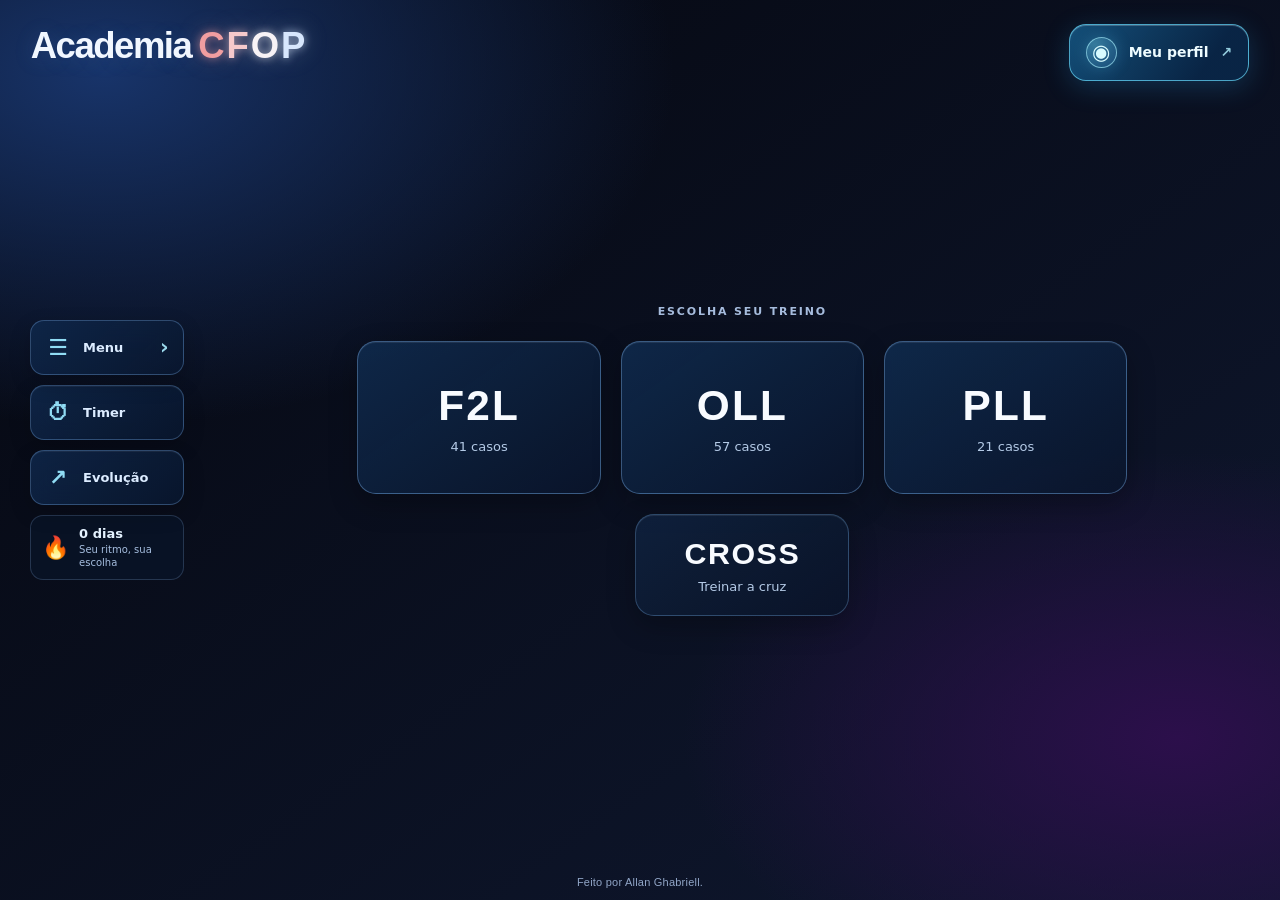
==== commit 854ad211: "feat(favicon): use Academia CFOP Android cube icon in all browser tabs" ====
--- a/index.html
+++ b/index.html
@@ -8,6 +8,8 @@
 <link rel="stylesheet" href="assets/css/cursor-glow.css?v=1">
 <link rel="stylesheet" href="assets/css/academy.css?v=20261030-1">
 <link rel="stylesheet" href="assets/css/home-layout.css?v=20261031-mobile-logo-3">
+<link rel="icon" type="image/svg+xml" sizes="any" href="assets/icons/academia-cfop.svg?v=20261031-1">
+<link rel="manifest" href="manifest.webmanifest">
 </head>
 <body class="academy-home">
   <header class="academy-home-header">
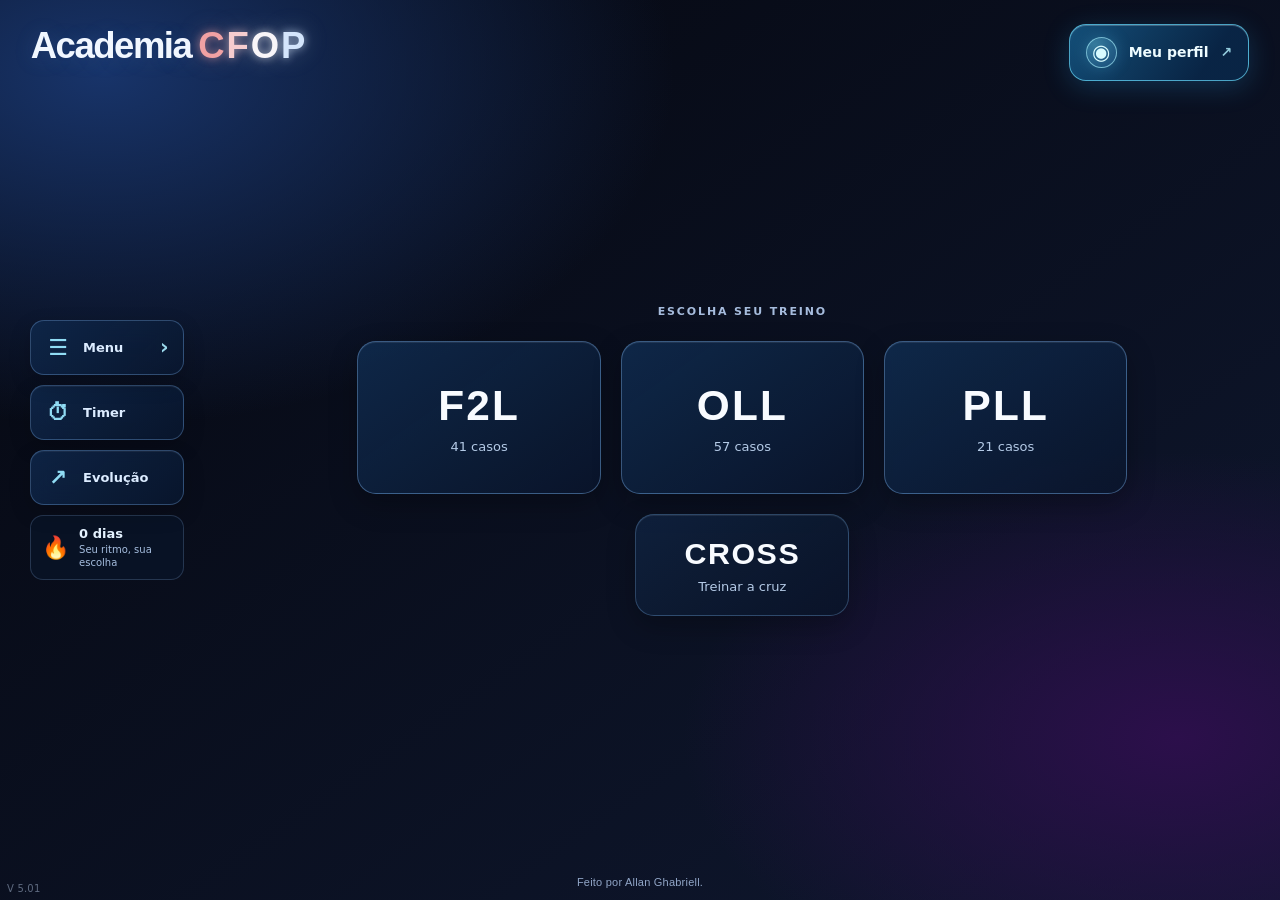
==== commit 93bb4087: "Show unobtrusive Academia CFOP version V 5.01" ====
--- a/index.html
+++ b/index.html
@@ -57,5 +57,6 @@
 <script src="assets/js/home-touch-glide.js?v=20261031-2" defer></script>
 <script src="v2/cursor-glow.js?v=20261030-27" defer></script>
 <script type="module" src="assets/js/notice-banner.js?v=20261031-admin-notify-1"></script>
+  <script defer src="assets/js/version-badge.js?v=5.01"></script>
 </body>
 </html>
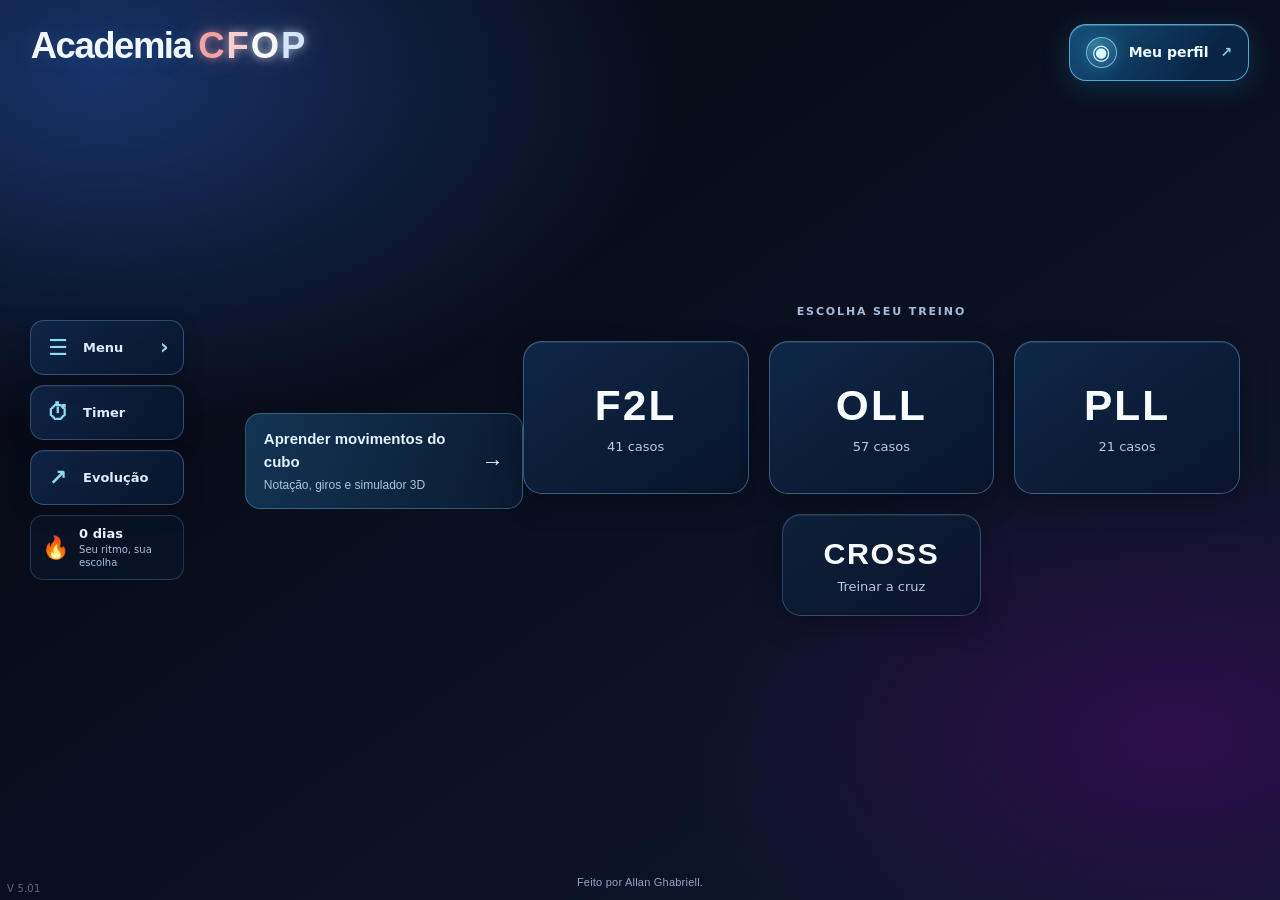
==== commit aeb11eb8: "Make learning cube movements easy to discover from homepage" ====
--- a/index.html
+++ b/index.html
@@ -39,6 +39,7 @@
     </nav>
   </aside>
   <main class="academy-home-main">
+    <a href="studio.html?page=learn" class="academy-home-learning-link" style="display:flex;align-items:center;justify-content:space-between;gap:14px;padding:14px 18px;margin-bottom:17px;text-decoration:none;color:#e2f4ff;border:1px solid rgba(118,200,239,.34);border-radius:15px;background:linear-gradient(110deg,rgba(21,60,95,.85),rgba(10,28,52,.86))"><span style="display:grid;gap:3px"><strong style="font-size:15px">Aprender movimentos do cubo</strong><small style="font-size:12px;color:#a9c5de">Notação, giros e simulador 3D</small></span><span aria-hidden="true" style="font-size:22px">→</span></a>
     <section class="academy-stage-selection" aria-label="Escolha o treinamento">
       <p class="academy-stage-eyebrow">ESCOLHA SEU TREINO</p>
       <nav class="home-actions" aria-label="Etapas de treinamento">
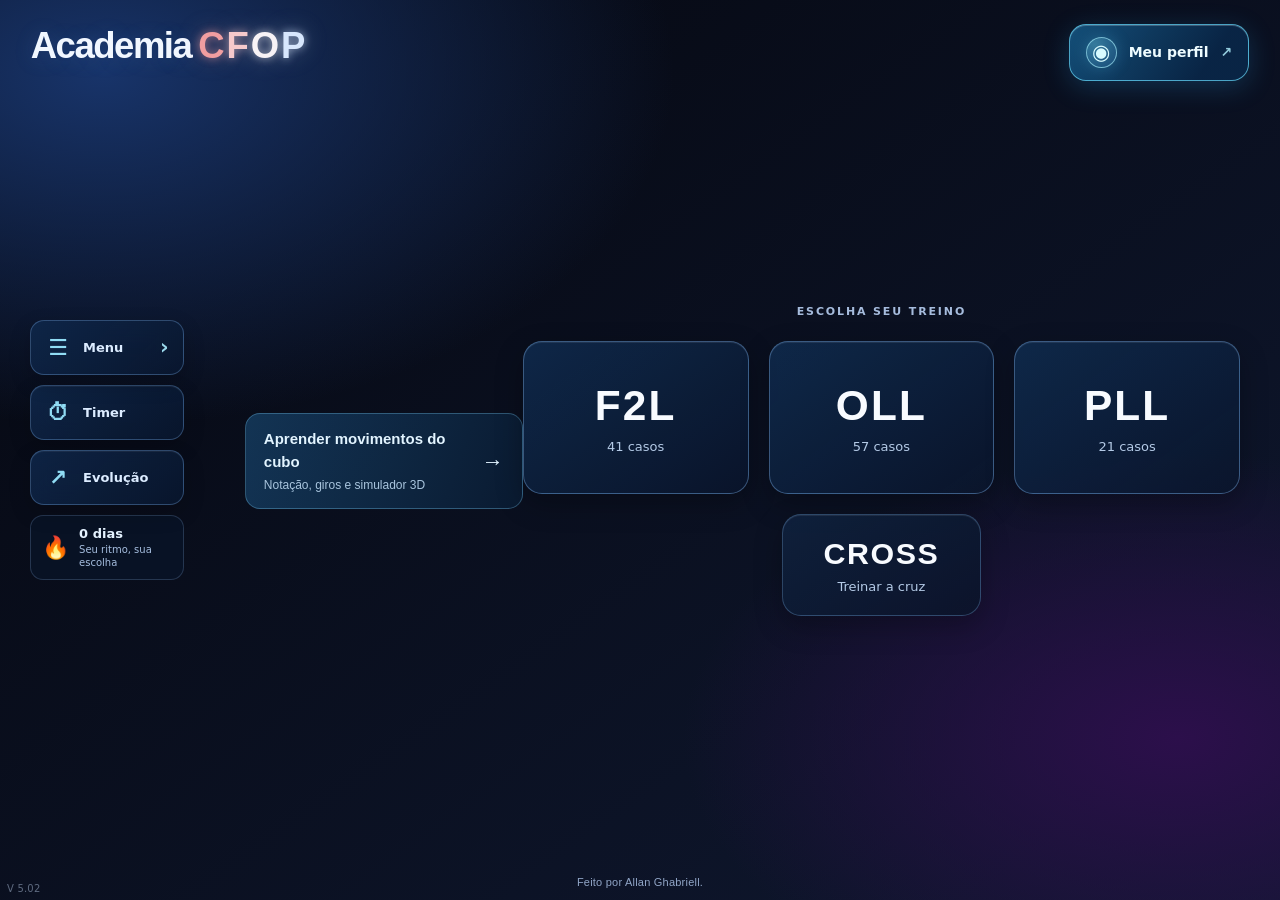
==== commit 1f42bc5d: "Publish Academia CFOP V 5.02 simulator improvements" ====
--- a/index.html
+++ b/index.html
@@ -58,6 +58,6 @@
 <script src="assets/js/home-touch-glide.js?v=20261031-2" defer></script>
 <script src="v2/cursor-glow.js?v=20261030-27" defer></script>
 <script type="module" src="assets/js/notice-banner.js?v=20261031-admin-notify-1"></script>
-  <script defer src="assets/js/version-badge.js?v=5.01"></script>
+  <script defer src="assets/js/version-badge.js?v=5.02"></script>
 </body>
 </html>
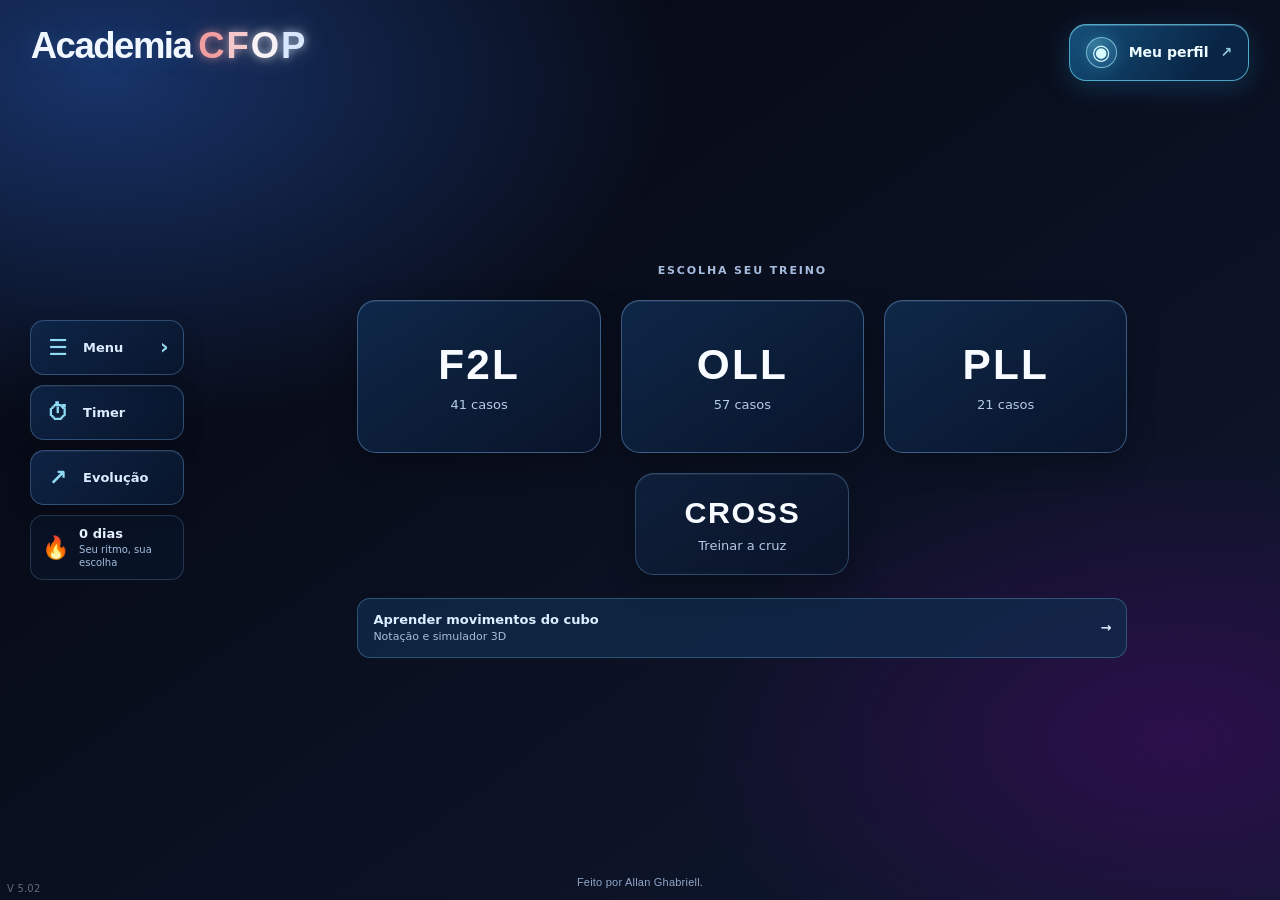
==== commit 06891b19: "Fix mobile home layout by keeping learning link inside stage section (V 5.03)" ====
--- a/index.html
+++ b/index.html
@@ -39,7 +39,6 @@
     </nav>
   </aside>
   <main class="academy-home-main">
-    <a href="studio.html?page=learn" class="academy-home-learning-link" style="display:flex;align-items:center;justify-content:space-between;gap:14px;padding:14px 18px;margin-bottom:17px;text-decoration:none;color:#e2f4ff;border:1px solid rgba(118,200,239,.34);border-radius:15px;background:linear-gradient(110deg,rgba(21,60,95,.85),rgba(10,28,52,.86))"><span style="display:grid;gap:3px"><strong style="font-size:15px">Aprender movimentos do cubo</strong><small style="font-size:12px;color:#a9c5de">Notação, giros e simulador 3D</small></span><span aria-hidden="true" style="font-size:22px">→</span></a>
     <section class="academy-stage-selection" aria-label="Escolha o treinamento">
       <p class="academy-stage-eyebrow">ESCOLHA SEU TREINO</p>
       <nav class="home-actions" aria-label="Etapas de treinamento">
@@ -48,6 +47,7 @@
         <a href="pll.html" class="card primary academy-stage academy-stage-pll"><span class="academy-stage-name">PLL</span><span class="stage-subtitle">21 casos</span></a>
         <a href="cross.html" class="card primary academy-stage academy-stage-cross"><span class="academy-stage-name">CROSS</span><span class="stage-subtitle">Treinar a cruz</span></a>
       </nav>
+      <a href="studio.html?page=learn" class="academy-home-learning-link" style="box-sizing:border-box;display:flex;width:100%;min-width:0;align-items:center;justify-content:space-between;gap:12px;padding:12px 15px;text-decoration:none;color:#dceeff;border:1px solid rgba(118,200,239,.30);border-radius:13px;background:rgba(16,43,77,.75);font:600 13px/1.4 system-ui,sans-serif"><span>Aprender movimentos do cubo <small style="display:block;color:#a5bed8;font-size:11px;font-weight:400">Notação e simulador 3D</small></span><span aria-hidden="true">→</span></a>
     </section>
   </main>
   <footer class="site-footer">Feito por Allan Ghabriell.</footer>
@@ -58,6 +58,6 @@
 <script src="assets/js/home-touch-glide.js?v=20261031-2" defer></script>
 <script src="v2/cursor-glow.js?v=20261030-27" defer></script>
 <script type="module" src="assets/js/notice-banner.js?v=20261031-admin-notify-1"></script>
-  <script defer src="assets/js/version-badge.js?v=5.02"></script>
+  <script defer src="assets/js/version-badge.js?v=5.03"></script>
 </body>
 </html>
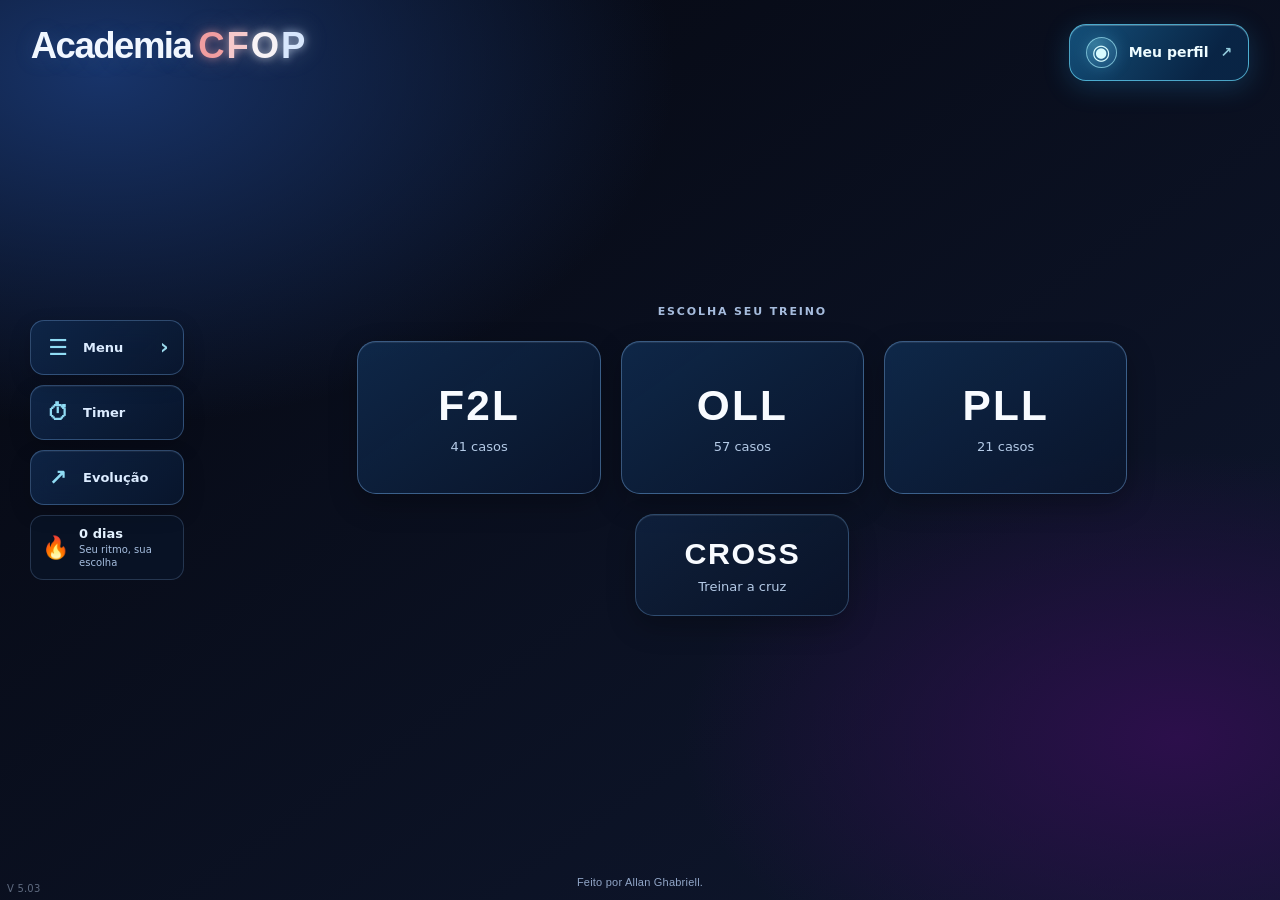
==== commit 138f43e1: "Remove unrequested home learning shortcut (V 5.04)" ====
--- a/index.html
+++ b/index.html
@@ -47,7 +47,6 @@
         <a href="pll.html" class="card primary academy-stage academy-stage-pll"><span class="academy-stage-name">PLL</span><span class="stage-subtitle">21 casos</span></a>
         <a href="cross.html" class="card primary academy-stage academy-stage-cross"><span class="academy-stage-name">CROSS</span><span class="stage-subtitle">Treinar a cruz</span></a>
       </nav>
-      <a href="studio.html?page=learn" class="academy-home-learning-link" style="box-sizing:border-box;display:flex;width:100%;min-width:0;align-items:center;justify-content:space-between;gap:12px;padding:12px 15px;text-decoration:none;color:#dceeff;border:1px solid rgba(118,200,239,.30);border-radius:13px;background:rgba(16,43,77,.75);font:600 13px/1.4 system-ui,sans-serif"><span>Aprender movimentos do cubo <small style="display:block;color:#a5bed8;font-size:11px;font-weight:400">Notação e simulador 3D</small></span><span aria-hidden="true">→</span></a>
     </section>
   </main>
   <footer class="site-footer">Feito por Allan Ghabriell.</footer>
@@ -58,6 +57,6 @@
 <script src="assets/js/home-touch-glide.js?v=20261031-2" defer></script>
 <script src="v2/cursor-glow.js?v=20261030-27" defer></script>
 <script type="module" src="assets/js/notice-banner.js?v=20261031-admin-notify-1"></script>
-  <script defer src="assets/js/version-badge.js?v=5.03"></script>
+  <script defer src="assets/js/version-badge.js?v=5.04"></script>
 </body>
 </html>
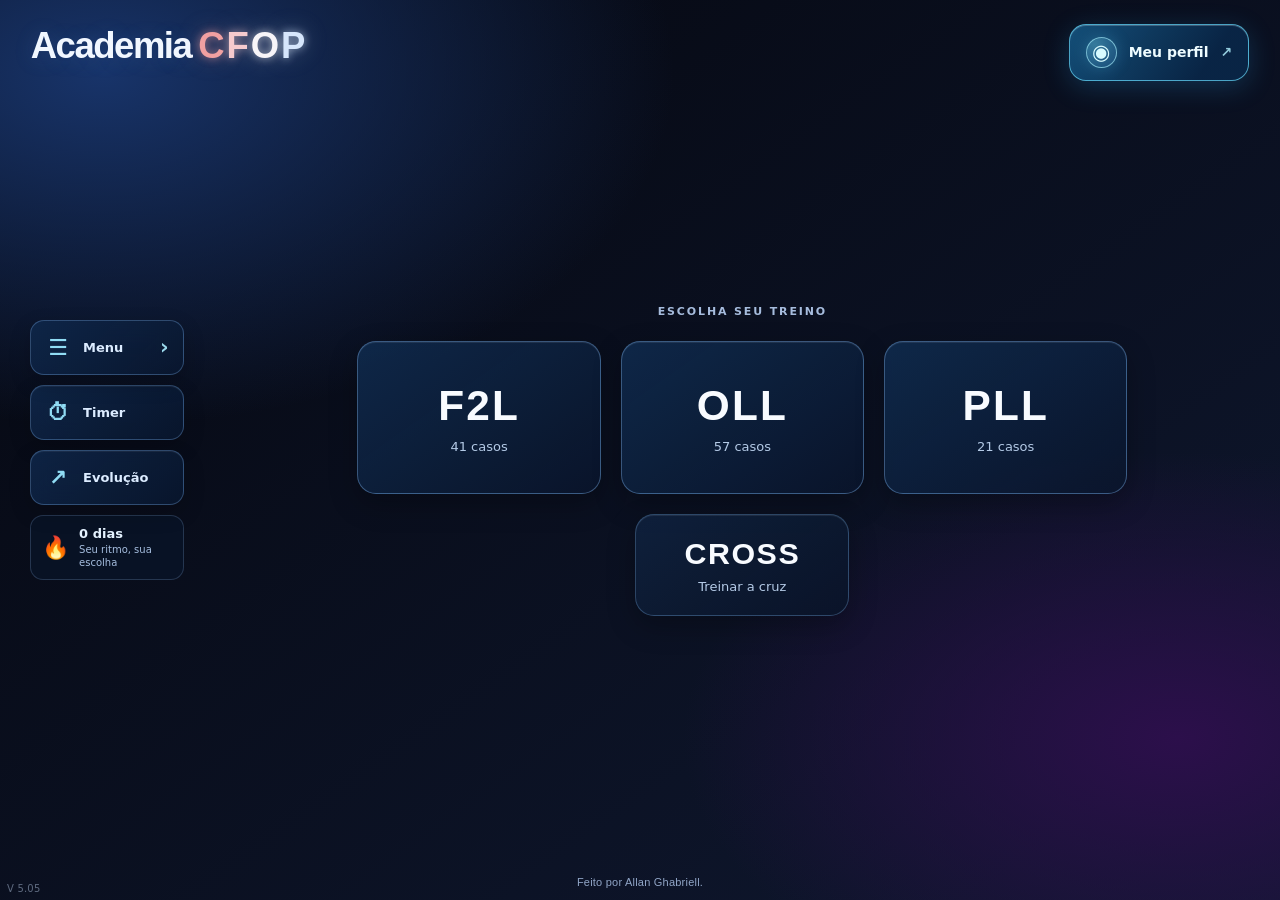
==== commit 3ef04282: "Release Academia CFOP V 5.05 orientation adjustment" ====
--- a/index.html
+++ b/index.html
@@ -57,6 +57,6 @@
 <script src="assets/js/home-touch-glide.js?v=20261031-2" defer></script>
 <script src="v2/cursor-glow.js?v=20261030-27" defer></script>
 <script type="module" src="assets/js/notice-banner.js?v=20261031-admin-notify-1"></script>
-  <script defer src="assets/js/version-badge.js?v=5.04"></script>
+  <script defer src="assets/js/version-badge.js?v=5.05"></script>
 </body>
 </html>
